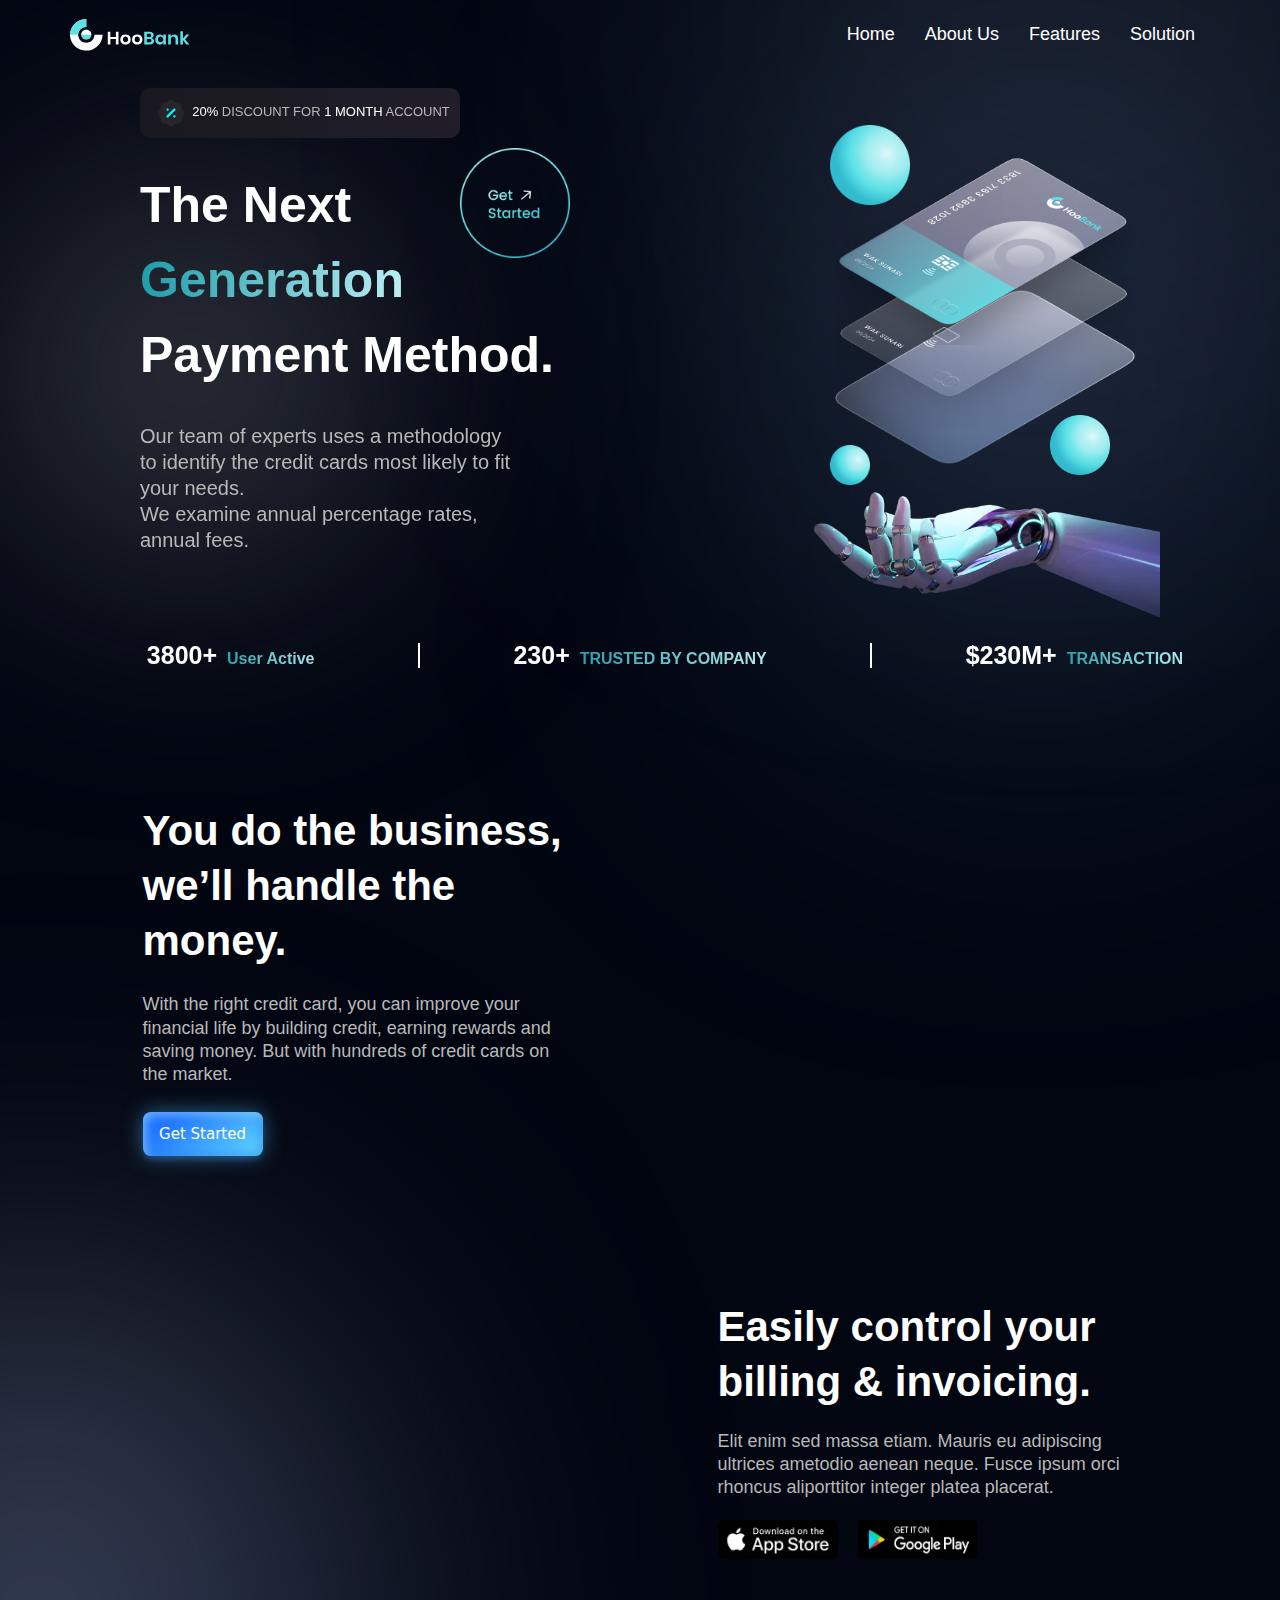
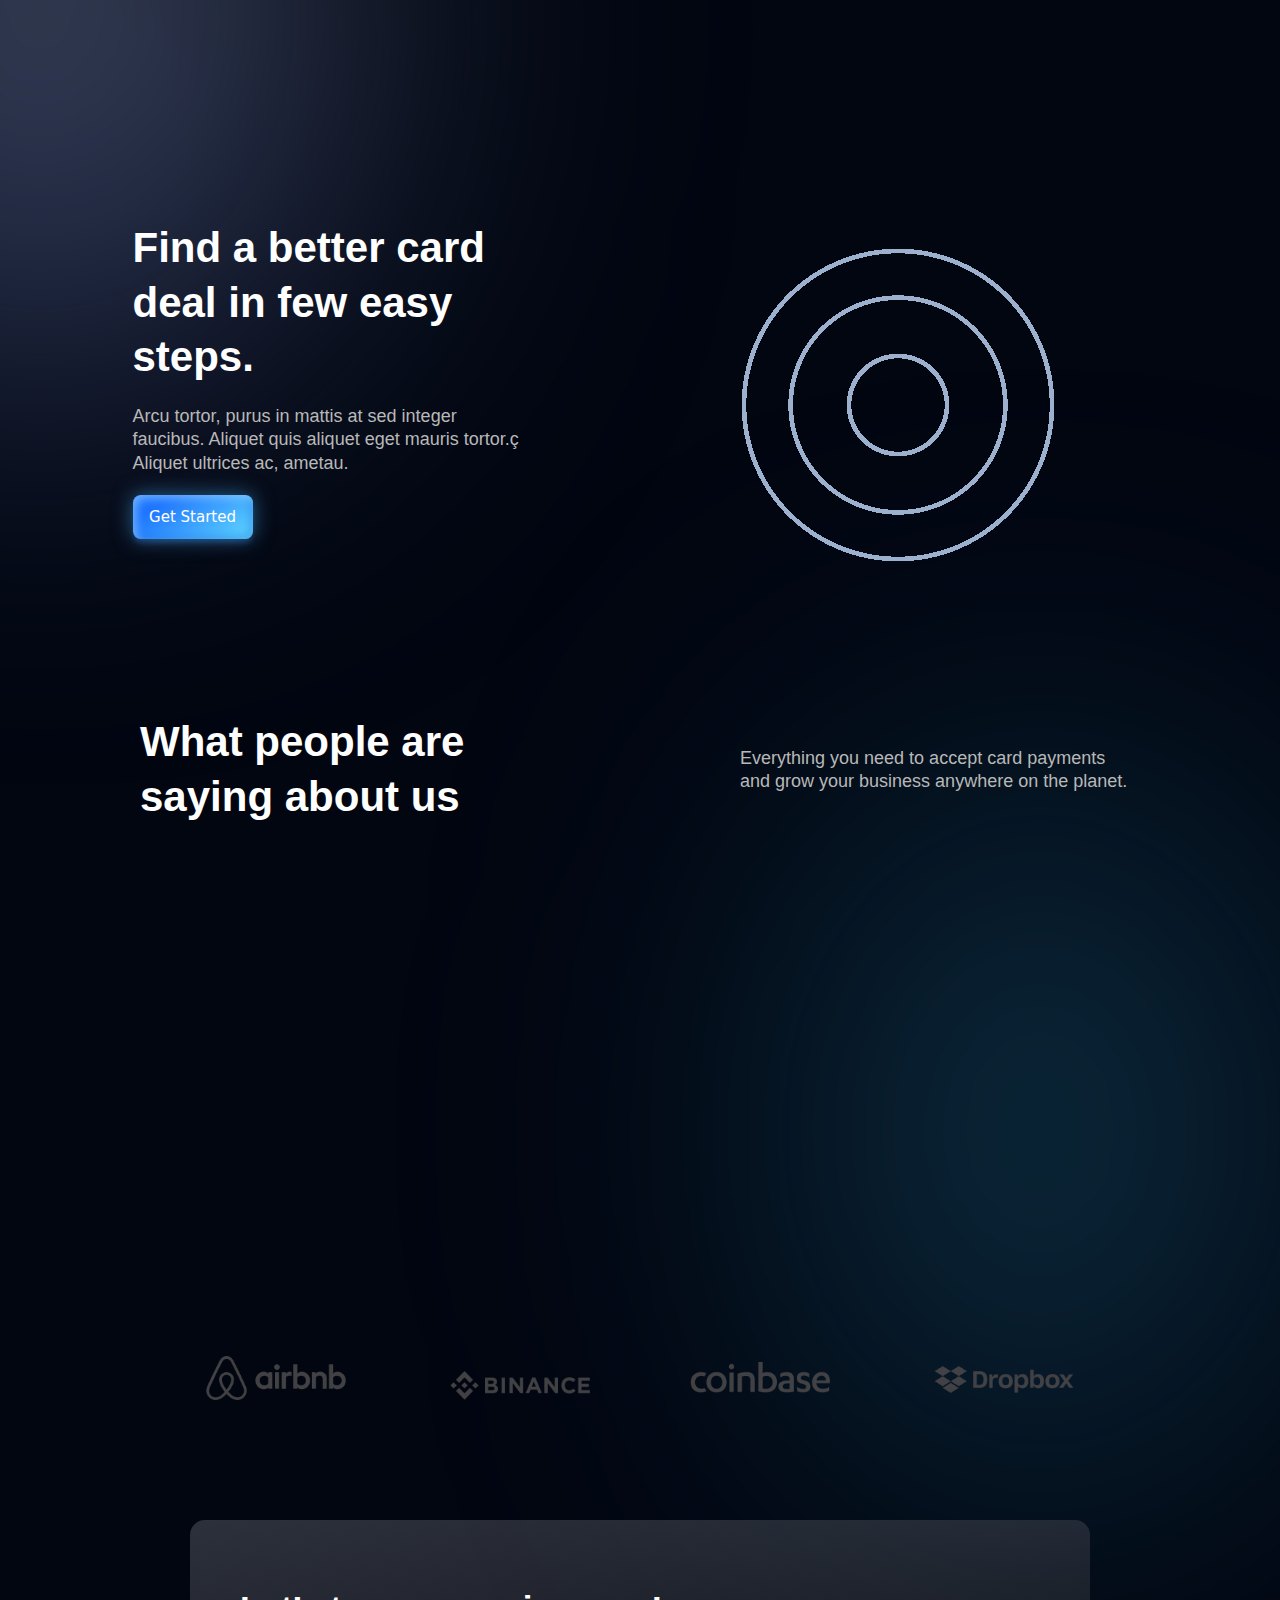
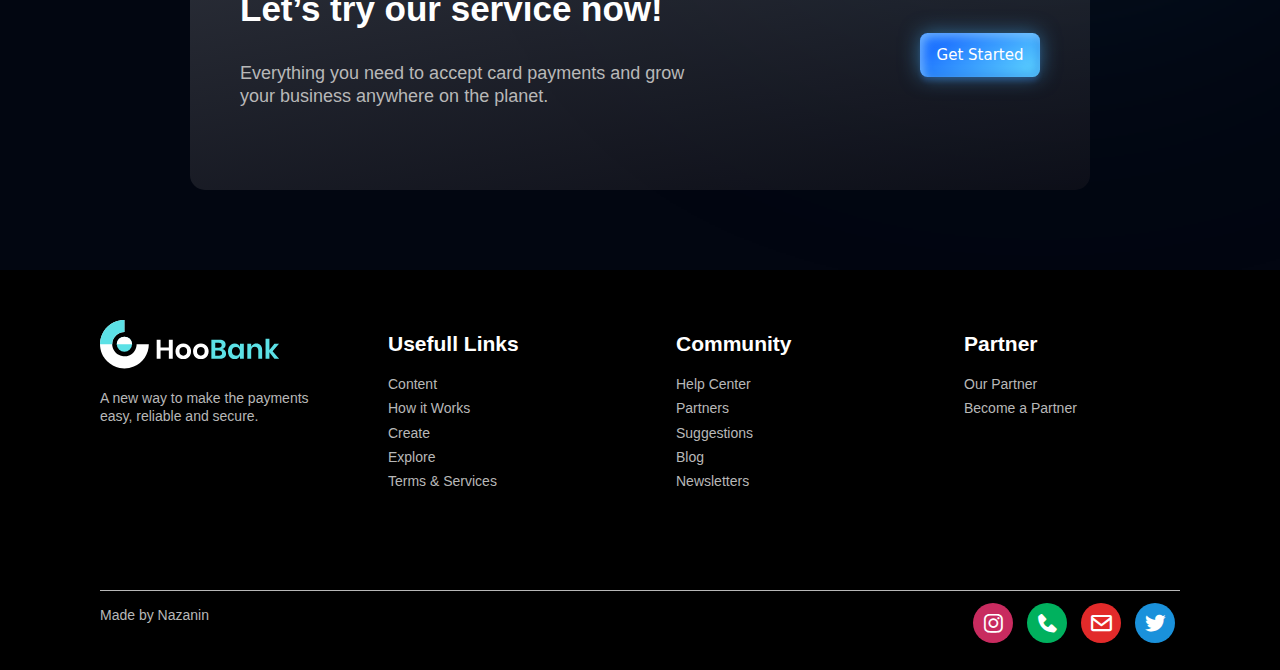
==== index.html @ 4b640cc2 "hoobank" ====
<!DOCTYPE html>
<html lang="en">
  <head>
    <meta charset="UTF-8" />
    <meta name="viewport" content="width=device-width, initial-scale=1.0" />
    <title>Hoobank</title>
    <meta name="keywords" content="business-bank-Hoobank-cash-loans" />
    <meta
      name="description"
      content="The Next 
    Generation Payment Method."
    />
    <link rel="stylesheet" href="style.css" />
    <!-- link icon -->
    <link
      href="https://unpkg.com/boxicons@2.1.4/css/boxicons.min.css"
      rel="stylesheet"
    />
    <!-- link AOS -->
    <link href="https://unpkg.com/aos@2.3.1/dist/aos.css" rel="stylesheet" />
    <!-- link css responsivd -->
    <!-- <link rel="stylesheet" href="responsive.css" /> -->
  </head>
  <body>
    <header class="container">
      <nav>
        <!-- logo -->
        <img src="./img/logo.svg" alt="Hoobank" />
        <!-- hamburger menu -->
        <i id="hamburger" class="bx bx-menu-alt-right"></i>
        <!-- navbar -->
        <ul class="nav-bar">
          <li><a href="#">Home</a></li>
          <li><a href="#about-us">About Us</a></li>
          <li><a href="#features">Features</a></li>
          <li><a href="#solution">Solution</a></li>
        </ul>
      </nav>
    </header>

    <main>
      <!-- The first page -->
      <section class="home-page container">
        <div data-aos="fade-right" class="home-page-desc">
          <a id="get-start1" href=""
            ><img src="./img/get-start.webp" alt="get start"
          /></a>

          <div class="discount">
            <img src="./img/discount.svg" alt="logo-discound" />
            <p>
              <span class="span-discount">20%</span> DISCOUNT FOR
              <span class="span-discount">1 MONTH</span> ACCOUNT
            </p>
          </div>

          <h1>
            The Next <span class="span-title">Generation</span> Payment Method.
          </h1>
          <p>
            Our team of experts uses a methodology to identify the credit cards
            most likely to fit your needs.
          </p>
          <p>We examine annual percentage rates, annual fees.</p>
        </div>

        <div data-aos="fade-left" class="pic-home-page">
          <div class="circle">
            <img class="circle1" src="./img/circle.webp" alt="circle" />
            <img class="circle2" src="./img/circle.webp" alt="circle" />
            <img class="circle3" src="./img/circle.webp" alt="circle " />
          </div>

          <div class="home-page-picture">
            <img
              class="bank-card card1"
              src="./img/Group-1.webp"
              alt="Bank card"
            />
            <img
              class="bank-card card2"
              src="./img/Group-2.webp"
              alt="Bank card"
            />
            <img
              class="bank-card card3"
              src="./img/Group-3.webp"
              alt="Bank card"
            />
            <img src="./img/robot-hand.webp" alt="robot-hand" />
          </div>
        </div>

        <a id="get-start2" href=""
          ><img src="./img/get-start.webp" alt="get start"
        /></a>

        <div class="circle11"></div>
        <div class="circle22"></div>
        <div class="circle33"></div>
      </section>

      <section
        data-aos="fade-up"
        data-aos-anchor-placement="top-bottom"
        class="volume container"
      >
        <p>3800+<span class="span-title valume-text">User Active</span></p>

        <div class="line-home-page"></div>

        <p>
          230+<span class="span-title valume-text">TRUSTED BY COMPANY</span>
        </p>

        <div class="line-home-page"></div>

        <p>$230M+<span class="span-title valume-text">TRANSACTION</span></p>
      </section>

      <!-- businees -->
      <!-- The second page  -->
      <section id="features" class="businees container">
        <div class="business-desc">
          <h2>You do the business, we’ll handle the money.</h2>
          <p>
            With the right credit card, you can improve your financial life by
            building credit, earning rewards and saving money. But with hundreds
            of credit cards on the market.
          </p>
          <button class="btn-businees">Get Started</button>
        </div>

        <div class="businees-items">
          <div data-aos="zoom-in-down" class="businees-item">
            <img src="./img/star.svg" alt="star" />
            <div>
              <h3>Rewards</h3>
              <p>
                The best credit cards offer some tantalizing combinations of
                promotions and prizes
              </p>
            </div>
          </div>

          <div data-aos="zoom-in-down" class="businees-item">
            <img src="./img/send.svg" alt="send" />
            <div>
              <h3>100% Secured</h3>
              <p>
                We take proactive steps make sure your information and
                transactions are secure.
              </p>
            </div>
          </div>

          <div data-aos="zoom-in-down" class="businees-item">
            <img src="./img/security.svg" alt="security" />
            <div>
              <h3>Balance Transfer</h3>
              <p>
                A balance transfer credit card can save you a lot of money in
                interest charges.
              </p>
            </div>
          </div>
        </div>
      </section>

      <!-- Easily control -->
      <!-- The third page -->
      <section class="control container">
        <div class="circle44"></div>
        <div class="desc-control">
          <h2>Easily control your billing & invoicing.</h2>
          <p>
            Elit enim sed massa etiam. Mauris eu adipiscing ultrices ametodio
            aenean neque. Fusce ipsum orci rhoncus aliporttitor integer platea
            placerat.
          </p>
          <div class="desc-control-app">
            <img src="./img/app-store.webp" alt="app store" />
            <img src="./img/google-play.webp" alt="google play" />
          </div>
        </div>

        <div class="control-items">
          <div data-aos="zoom-in-right" class="control-item1">
            <!-- item one -->
            <div class="control-item1-1">
              <img src="./img/pay.svg" alt="Paypal" />
              <div>
                <h3>Paypal</h3>
                <p>Checkout</p>
              </div>
            </div>

            <div class="control-item1-2">
              <p>Total <span>$210</span></p>
              <button>Change</button>
            </div>

            <button class="btn-control">Make Payment</button>
          </div>

          <!-- item two -->
          <div data-aos="zoom-in-right" class="control-item2">
            <h3>Last Transaction</h3>
            <div class="control-item2-1">
              <div>
                <img src="./img/Dribbble Pro.svg" alt="Dribbble pro" />
                <h4>Dribbble Pro<span>15 Days ago</span></h4>
              </div>
              <div>
                <i class="bx bxs-down-arrow"></i>
                <p>-$250,93</p>
              </div>
            </div>

            <div class="control-item2-2">
              <div>
                <img src="./img/Netflix.svg" alt="Netflix" />
                <h4>Netflix<span>4 Days ago</span></h4>
              </div>
              <div>
                <i class="bx bxs-down-arrow"></i>
                <p>-$250,93</p>
              </div>
            </div>

            <div class="control-item2-3">
              <div>
                <img src="./img/Manulife Cash.svg" alt="Manulife Cash" />
                <h4>Manulife Cash<span>4 Days ago</span></h4>
              </div>
              <div>
                <i class="bx bxs-up-arrow"></i>
                <p>-$250,93</p>
              </div>
            </div>
          </div>

          <!-- item three -->
          <div data-aos="zoom-in-right" class="control-item3">
            <img src="./img/tick.svg" alt="tick" />
            <p>Great! Your Payment is succesfully.</p>
          </div>
        </div>
      </section>

      <!-- better-card -->
      <!-- The Fourth page -->
      <section class="better-card container">
        <div class="better-card-desc">
          <h2>Find a better card deal in few easy steps.</h2>
          <p>
            Arcu tortor, purus in mattis at sed integer faucibus. Aliquet quis
            aliquet eget mauris tortor.ç Aliquet ultrices ac, ametau.
          </p>
          <button class="btn-businees">Get Started</button>
        </div>

        <div class="better-card-item">
          <div class="better-card-item-circle">
            <div data-aos="zoom-in" class="better-card-item-1">
              <img src="./img/Scan.svg" alt="Scan" />
              <h4>Scan Credit Cards</h4>
              <p>Scan yourcredit card in 4 minutes.</p>
            </div>

            <div data-aos="zoom-in" class="better-card-item-2">
              <span class="month">
                <h4>Online Analysis</h4>
                <p>
                  1 Month
                  <i class="bx bxs-down-arrow"></i>
                </p>
              </span>

              <span class="dollar">
                <span>$ 2,334,67 Income</span>
                <span>$ 5.31M Expenses </span>
              </span>

              <img src="./img/line.webp" alt="statistics" />
              <span class="all-month">
                <span>Jan</span>
                <span>Feb</span>
                <span class="span-p4"> Mar </span>
                <span>Apr</span>
                <span>May</span>
                <span>Jun</span>
              </span>
            </div>

            <div data-aos="zoom-in" class="better-card-item-3">
              <span class="pay-method">
                <h4>Pay Method</h4>
                <i class="bx bxs-down-arrow"></i>
              </span>
              <span class="pay-method-icon">
                <img src="./img/pay.svg" alt="Paypal" />
                <img src="./img/apple.svg" alt="apple" />
                <img src="./img/visa.svg" alt="visa" />
                <img src="./img/Shopify.svg" alt="Shopify" />
              </span>
            </div>
          </div>
        </div>
      </section>

      <!-- about us -->
      <!-- The fifth page -->
      <section id="about-us" class="about-us container">
        <div class="circle55"></div>
        <div class="about-us-desc">
          <h2>What people are saying about us</h2>
          <p>
            Everything you need to accept card payments and grow your business
            anywhere on the planet.
          </p>
        </div>

        <div class="about-us-items">
          <div
            data-aos="fade-up"
            data-aos-easing="linear"
            data-aos-duration="400"
            class="about-us-item"
          >
            <img src="./img/“.svg" alt="nothing" />
            <p>
              Money is only a tool. It will take you wherever you wish, but it
              will not replace you as the driver.
            </p>
            <span class="about-us-item-person">
              <img src="./img/face1 (1).webp" alt="person" />
              <span>
                <p>Steve Mark</p>
                <p>Founder & Leader</p>
              </span>
            </span>
          </div>

          <div
            data-aos="fade-up"
            data-aos-easing="linear"
            data-aos-duration="600"
            class="about-us-item"
          >
            <img src="./img/“.svg" alt="nothing" />
            <p>
              Money makes your life easier. If you're lucky to have it, you're
              lucky.
            </p>
            <span class="about-us-item-person">
              <img src="./img/face1 (2).webp" alt="person" />
              <span>
                <p>Herman Jensen</p>
                <p>Founder & Leader</p>
              </span>
            </span>
          </div>

          <div
            data-aos="fade-up"
            data-aos-easing="linear"
            data-aos-duration="800"
            class="about-us-item"
          >
            <img src="./img/“.svg" alt="nothing" />
            <p>
              It is usually people in the money business, finance, and
              international trade that are really rich.
            </p>
            <span class="about-us-item-person">
              <img src="./img/face.webp" alt="person" />
              <span>
                <p>Kenn Gallagher</p>
                <p>Founder & Leader</p>
              </span>
            </span>
          </div>
        </div>
      </section>

      <!--  company-->
      <section class="company">
        <span>
          <img src="./img/airband.webp" alt="airband" />
          <img src="./img/binance.webp" alt="binance"
        /></span>

        <span>
          <img src="./img/coinbase.webp" alt="coinbase" />
          <img src="./img/dropbox.webp" alt="dropbox" />
        </span>
      </section>

      <!-- lets try... -->
      <section id="solution" class="service">
        <div class="service-desc">
          <span>
            <h2>Let’s try our service now!</h2>
            <p>
              Everything you need to accept card payments and grow your business
              anywhere on the planet.
            </p>
          </span>
          <button class="btn-businees">Get Started</button>
        </div>
      </section>
    </main>

    <footer>
      <div class="footer container">
        <div class="footer-menu">
          <div class="footer-menu-logo">
            <img src="./img/logo.svg" alt="logo" />
            <p>A new way to make the payments easy, reliable and secure.</p>
          </div>

          <div class="footer-menu-item">
            <h2>Usefull Links</h2>
            <a href="#">Content</a>
            <a href="#">How it Works</a>
            <a href="#">Create</a>
            <a href="#">Explore</a>
            <a href="#">Terms & Services</a>
          </div>

          <div class="footer-menu-item">
            <h2>Community</h2>
            <a href="#">Help Center</a>
            <a href="#">Partners</a>
            <a href="#">Suggestions</a>
            <a href="#">Blog</a>
            <a href="#">Newsletters</a>
          </div>

          <div class="footer-menu-item">
            <h2>Partner</h2>
            <a href="#">Our Partner</a>
            <a href="#">Become a Partner</a>
          </div>
        </div>

        <div class="social">
          <p>Made by Nazanin</p>
          <div class="app-social">
            <a href="https://www.instagram.com/nazanin-rios/">
              <i class="bx bxl-instagram"></i>
            </a>
            <a href="tel:09122222222"><i class="bx bxs-phone"></i></a>
            <a href="mailto:nazaninhusseini3@gmail.com"
              ><i class="bx bx-envelope"></i
            ></a>
            <a href="http://twitter.com/nazanin-rios"
              ><i class="bx bxl-twitter"></i
            ></a>
          </div>
        </div>
      </div>
    </footer>
    <!-- AOS -->
    <script src="https://unpkg.com/aos@2.3.1/dist/aos.js"></script>
    <script>
      AOS.init();
    </script>
  </body>
</html>
---- style.css ----
* {
  margin: 0;
  padding: 0;
  box-sizing: border-box;
  text-decoration: none;
  list-style-type: none;
  scroll-behavior: smooth;
}
.container {
  margin: 0 auto;
  max-width: 1200px;
}
:root {
  --clr-primaty: #78e1e8;
  --clr-desc: #b8b8b8;
  --clr-white: #ffffff;
  --bg-body: #020611;
  --circle-bg1: #455d8273;
  --circle-bg2: #aac0dfea;
  --circle-bg3: #2d3039;
  --clr-none: transparent;
}
html {
  font-size: 62.5%;
}
body {
  background-color: var(--bg-body);
  font-size: 1.4rem;
  line-height: 1.3;
}
body,
button {
  font-family: "Rubik", sans-serif;
}
/* font */
@import url("https://fonts.googleapis.com/css2?family=Archivo+Black&family=Poppins:wght@300;600;700;900&family=Rubik&display=swap");
/* font-family: 'Rubik', sans-serif; */
@import url("https://fonts.googleapis.com/css2?family=Archivo+Black&family=Poppins:wght@300;600;700;900&family=Rubik&display=swap");
/* font-family: 'Archivo Black', sans-serif; */

/* header */
header > nav {
  height: 70px;
  display: flex;
  justify-content: space-between;
  align-items: center;
  padding: 0 30px;
}
nav > img {
  width: 120px;
}
nav > i {
  color: var(--clr-white);
  font-size: 2.8rem;
}
.nav-bar {
  color: var(--clr-white);
  display: flex;
  font-size: 1.8rem;
  display: none;
}
.nav-bar > li {
  padding: 0 15px;
  cursor: pointer;
}
.nav-bar > li > a {
  transition: all 0.2s;
  color: var(--clr-white);
  position: relative;
}
.nav-bar > li > a::before {
  content: "";
  position: absolute;
  top: 100%;
  left: 50%;
  width: 0;
  height: 2px;
  background-color: var(--clr-white);
  transition: all 0.2s;
}
.nav-bar > li > a:hover::before {
  width: 100%;
  left: 0%;
}
.nav-bar > li > a:active::before {
  background-color: var(--clr-primaty);
}
.nav-bar > li > a:active {
  color: var(--clr-primaty);
}
#hamburger {
  cursor: pointer;
  transition: all 0.3s;
}
#hamburger:hover {
  color: var(--clr-primaty);
}
/* end */

/* home page */

.home-page {
  height: 1300px;
  display: flex;
  flex-direction: column;
  justify-content: center;
  align-items: center;
  position: relative;
}
/* home page desc */
.discount {
  width: 250px;
  height: 50px;
  background: linear-gradient(to right, #191820, #211e29);
  display: flex;
  justify-content: center;
  align-items: center;
  border-radius: 10px;
  margin: 0;
}
.discount > img {
  padding: 5px;
}
.discount > p {
  color: var(--clr-desc);
  font-size: 1.3rem;
}
.span-discount {
  color: var(--clr-white);
}
.span-title {
  background: linear-gradient(to right, #1f9caa, #baeff3);
  -webkit-background-clip: text;
  color: transparent;
}
.home-page-desc {
  width: 300px;
  margin: 0 auto;
}
.home-page-desc > h1 {
  line-height: 1.5;
  color: var(--clr-white);
  font-size: 5rem;
  font-family: "Archivo Black", sans-serif;
  margin: 30px 0;
}
.home-page-desc > p {
  color: var(--clr-desc);
  font-size: 2rem;
}
#get-start1 > img {
  display: none;
  width: 110px;
  position: absolute;
  left: 0px;
  top: 100px;
}
/* home page picture */
.pic-home-page {
  margin-top: 50px;
  height: 500px;
}
.home-page-picture {
  width: 280px;
  display: flex;
  flex-direction: column;
  justify-content: center;
  align-items: center;
  margin-top: 120px;
}
.home-page-picture > img {
  width: 280px;
}
.home-page-picture > img:nth-child(4) {
  margin: 50px 0;
  position: relative;
  right: 0;
  width: 310px;
}
.bank-card {
  width: 90%;
  margin: -65px 5%;
}
.card2 {
  z-index: -1;
}
.card3 {
  z-index: -2;
}
.circle {
  position: relative;
  width: 100%;
}
.circle1,
.circle2,
.circle3 {
  position: absolute;
}
.circle1 {
  left: 0;
  width: 80px;
  top: 30px;
}
.circle2 {
  width: 60px;
  right: 30px;
  bottom: -380px;
}
.circle3 {
  width: 40px;
  bottom: -390px;
  left: 0;
}
#get-start2 > img {
  display: block;
  margin: 20px auto;
}
.circle11 {
  position: absolute;
  top: 0px;
  z-index: -2;
  right: 0px;
  width: 400px;
  height: 600px;
  background-color: var(--circle-bg1);
  filter: blur(200px);
  border-radius: 40%;
  display: none;
}
.circle33 {
  position: absolute;
  top: -200px;
  z-index: -2;
  right: 50px;
  width: 250px;
  height: 300px;
  background-color: var(--circle-bg2);
  filter: blur(300px);
  border-radius: 50%;
  display: none;
}
.circle22 {
  position: absolute;
  top: 100px;
  z-index: -1;
  left: -50px;
  width: 400px;
  height: 400px;
  background-color: var(--circle-bg3);
  filter: blur(120px);
  border-radius: 50%;
  display: none;
}
/* volume */
.volume {
  display: flex;
  justify-content: center;
  align-items: center;
  flex-direction: column;
  height: 200px;
  width: 280px;
  text-align: start;
  margin-bottom: 20px;
}
.volume > p {
  color: var(--clr-white);
  font-size: 2.5rem;
  padding: 5px 0px;
  font-weight: bold;
}
.valume-text {
  padding: 0 10px;
  font-size: 1.6rem;
}
.line-home-page {
  height: 25px;
  width: 1.5px;
  background-color: var(--clr-white);
  display: none;
}
@media screen and (min-width: 576px) {
  .home-page {
    height: 1150px;
  }
  .home-page-desc {
    width: 470px;
  }
  .home-page-picture {
    width: 400px;
  }
  .discount {
    margin: 0;
    width: 320px;
  }
}

@media screen and (min-width: 768px) {
  .home-page {
    flex-direction: row;
    justify-content: space-between;
    height: 600px;
    padding: 0px;
  }
  #get-start2 {
    display: none;
  }
  .nav-bar {
    display: flex;
  }
  #hamburger {
    display: none;
  }
  .home-page-desc {
    align-items: center;
    width: 310px;
    margin: 0 0 0 50px;
  }
  .home-page-picture {
    margin-right: 50px;
  }
  .home-page-picture {
    width: 100%;
  }
  .pic-home-page {
    width: 310px;
  }
  .home-page-desc > h1 {
    width: 450px;
    font-size: 5rem;
  }
  .home-page-desc > p {
    width: 380px;
  }
  .discount {
    width: 320px;
    margin: 0;
  }
  .circle33 {
    display: block;
  }
  .circle22 {
    display: block;
  }
}

@media screen and (min-width: 992px) {
  .home-page {
    height: 500px;
  }
  .pic-home-page {
    margin-right: 100px;
  }
  .home-page-desc {
    margin: 0 0 0 100px;
  }
  .home-page-desc {
    width: 450px;
  }
  .home-page-picture > img {
    width: 300px;
  }
  .bank-card {
    width: 90%;
    margin: -70px 5%;
  }
  .home-page-picture > img:nth-child(4) {
    width: 350px;
  }
  #get-start1 > img {
    left: 320px;
    display: block;
    top: 60px;
  }
  .circle11 {
    display: block;
  }
}
/* valume home page  */
@media screen and (min-width: 768px) {
  .volume {
    width: 100%;
    flex-direction: row;
    justify-content: space-around;
    padding-left: 60px;
    height: 170px;
  }
  .line-home-page {
    display: block;
  }
}
/* end */

/* businees */
/* The second page */

.businees {
  display: flex;
  flex-direction: column;
  justify-content: start;
  align-items: center;
  height: 900px;
}
.business-desc {
  width: 290px;
}
.business-desc > h2 {
  color: var(--clr-white);
  font-family: "Archivo Black", sans-serif;
  font-size: 4.2rem;
}
.business-desc > p {
  color: var(--clr-desc);
  font-size: 1.8rem;
  margin: 25px 0;
}
/* btn */
.btn-businees {
  cursor: pointer;
  font-size: 2.5rem;
  width: 120px;
  height: 44px;
  font-size: var(--size, 1.5rem);
  font-family: "Segoe UI", system-ui, sans-serif;
  transition: 0.8s;
  background-size: 280% auto;
  background-image: linear-gradient(
    325deg,
    hsla(217 100% 56% / 1) 0%,
    hsla(194 100% 69% / 1) 55%,
    hsla(217 100% 56% / 1) 90%
  );
  border: none;
  border-radius: 0.5em;
  color: hsla(360 100% 100% / 1);
  box-shadow: 0px 0px 20px #47b8ff80, 0px 5px 5px -1px #3a7de940,
    inset 4px 4px 8px #afe6ff80, inset -4px -4px 8px #135fd859;
}
.btn-businees:hover {
  background-position: right top;
}
.btn-businees:active {
  transform: scale(0.9);
}
@media (prefers-reduced-motion: reduce) {
  .btn-donate {
    transition: linear;
  }
}
/* businees-item */
.businees-items {
  margin-top: 40px;
  width: 100%;
}
.businees-item {
  width: 310px;
  margin: 10px auto;
  display: flex;
  justify-content: center;
  align-items: center;
  padding: 10px;
}
.businees-item > img {
  height: 60px;
  width: 60px;
  margin-right: 10px;
}
.businees-item > div > h3 {
  color: var(--clr-white);
  font-size: 1.8rem;
}
.businees-item > div > p {
  color: var(--clr-desc);
  margin-top: 10px;
  width: 90%;
}
.businees-item:hover {
  background: linear-gradient(90deg, #5050509d, #22202098);
  border-radius: 10px;
}

@media screen and (min-width: 576px) {
  .businees {
    margin-top: 80px;
    height: 800px;
    justify-content: start;
  }
  .businees-items {
    width: 400px;
  }
  .businees-item {
    width: 100%;
  }
  .business-desc {
    width: 430px;
  }
}
@media screen and (min-width: 768px) {
  .businees {
    margin-top: 40px;
    height: 400px;
    flex-direction: row;
    justify-content: space-around;
    padding: 0 20px;
  }
}
/* end */

/* Easily control */
/* The third page */

.control {
  height: 850px;
  width: 100%;
  display: flex;
  justify-content: center;
  flex-direction: column;
  align-items: center;
  position: relative;
}
.desc-control {
  width: 290px;
}
.desc-control > h2 {
  color: var(--clr-white);
  font-size: 4.2rem;
  font-family: "Archivo Black", sans-serif;
}
.desc-control > p {
  font-size: 1.8rem;
  color: var(--clr-desc);
  margin: 20px 0;
}
.desc-control-app {
  display: flex;
  justify-content: center;
}
.desc-control-app > img {
  width: 120px;
  height: 40px;
  margin: 0 20px;
  cursor: pointer;
}
/* items third control  */
/* item1  */
.control-items {
  width: 300px;
  height: 500px;
  position: relative;
}
.control-item1 {
  width: 160px;
  height: 150px;
  border-radius: 10px;
  background: linear-gradient(to right, #474b53, #191820);
  position: absolute;
  top: 35px;
  z-index: 1;
  left: 155px;
}
.control-item1 > .control-item1-1 {
  width: 100%;
  display: flex;
  height: 50px;
}
.control-item1-1 > img {
  width: 40px;
  height: 40px;
  padding: 8px 10px;
  background-color: var(--clr-white);
  border-radius: 50%;
  margin: 10px 10px 10px 20px;
}
.control-item1-1 > div > h3 {
  color: var(--clr-white);
  margin-top: 10px;
  font-size: 1.6rem;
}
.control-item1-1 > div > p {
  color: var(--clr-desc);
  font-size: 12px;
  margin-top: 2px;
}
.control-item1-2 {
  height: 60px;
  display: flex;
  justify-content: space-between;
  align-items: center;
  padding: 5px 20px;
}
.control-item1-2 > p {
  color: var(--clr-desc);
  font-size: 1.3rem;
}
.control-item1-2 > p > span {
  display: block;
  color: var(--clr-white);
  margin-top: 3px;
  font-size: 1.4rem;
}
.control-item1-2 > button {
  color: var(--clr-primaty);
  border: 1px solid var(--clr-primaty);
  background-color: var(--clr-none);
  padding: 5px;
  border-radius: 5px;
  cursor: pointer;
}
.btn-control {
  color: var(--clr-white);
  background: linear-gradient(to right, #1a8e9b, #6abfc5);
  border-radius: 5px;
  padding: 8px;
  font-size: 1.2rem;
  width: 70%;
  margin: 0px 15%;
  border: 0;
  transition: all 0.5s;
  cursor: pointer;
}
/* item2  */

.control-item2 {
  width: 240px;
  height: 250px;
  background: linear-gradient(to right, #474b53, #191820);
  border-radius: 10px;
  position: absolute;
  top: 150px;
  left: 5px;
}
.control-item2 > h3 {
  color: var(--clr-white);
  padding: 14px 0 0 10px;
  font-size: 1.7rem;
}
.control-item2-1,
.control-item2-2,
.control-item2-3 {
  display: flex;
  justify-content: space-between;
  padding: 15px;
}
.control-item2-1 > div,
.control-item2-2 > div,
.control-item2-3 > div {
  display: flex;
  justify-content: center;
  align-items: center;
}
.control-item2-1 > div > h4,
.control-item2-2 > div > h4,
.control-item2-3 > div > h4 {
  color: var(--clr-white);
  font-size: 1.4rem;
}
.control-item2-1 > div > img,
.control-item2-2 > div > img,
.control-item2-3 > div > img {
  width: 40px;
  height: 40px;
  padding: 2px;
  border-radius: 50%;
  margin-right: 10px;
}
.control-item2-1 > div > img {
  background-color: #b2215a;
}
.control-item2-2 > div > img {
  background-color: var(--clr-white);
}
.control-item2-3 > div > img {
  background-color: #dffff0;
  padding: 10px;
}
.control-item2-1 > div > h4 > span,
.control-item2-2 > div > h4 > span,
.control-item2-3 > div > h4 > span {
  color: var(--clr-desc);
  font-size: 1.2rem;
  display: block;
  margin-top: 3px;
}
.control-item2-1 > div > p,
.control-item2-2 > div > p,
.control-item2-3 > div > p {
  color: var(--clr-desc);
  font-size: 1.3rem;
}
.control-item2-1 > div > i,
.control-item2-2 > div > i {
  color: #bb2d2d;
}
.control-item2-3 > div > i {
  color: #1ae5be;
}
/* item3  */
.control-item3 {
  background-color: var(--clr-white);
  display: flex;
  justify-content: space-around;
  align-items: center;
  width: 200px;
  height: 50px;
  border-radius: 5px;
  position: absolute;
  top: 395px;
  left: 90px;
}
.control-item3 > img {
  width: 30px;
  height: 30px;
  padding: 5px;
}
.circle44 {
  position: absolute;
  top: 100px;
  z-index: -1;
  left: -300px;
  width: 600px;
  height: 700px;
  background: linear-gradient(to bottom, #414552, #2d3a61);
  filter: blur(180px);
  border-radius: 50%;
  display: none;
}

@media screen and (min-width: 576px) {
  .desc-control {
    width: 430px;
  }
  .control-items {
    width: 400px;
  }
  .control-item1 {
    width: 180px;
    height: 160px;
    left: 180px;
  }
  .control-item2 {
    width: 310px;
    height: 280px;
  }
  .control-item3 {
    width: 290px;
    left: 90px;
  }
  .control-item3 > p {
    font-size: 1.5rem;
  }
  .control-item2 > h3 {
    font-size: 18px;
  }
  .control-item2 > h3 {
    font-size: 2rem;
  }
  .control-item3 {
    top: 395px;
  }
}
@media screen and (min-width: 768px) {
  .desc-control-app > img {
    margin-left: 0px;
  }
  .control {
    flex-direction: row-reverse;
    justify-content: space-around;
    height: 500px;
  }
  .desc-control-app {
    display: flex;
    justify-content: start;
  }

  .circle44 {
    display: block;
  }
}
/* end  */

/* better-card */
/* The Fourth page */
.better-card {
  height: 1000px;
  /* background-color: #1f9caa59; */
  display: flex;
  flex-direction: column;
  justify-content: center;
  align-items: center;
}
.better-card-desc {
  width: 290px;
}
.better-card-desc > h2 {
  color: var(--clr-white);
  font-size: 4.2rem;
  font-family: "Archivo Black", sans-serif;
}
.better-card-desc > p {
  font-size: 1.8rem;
  color: var(--clr-desc);
  margin: 20px 0;
}
.better-card-item {
  width: 310px;
  position: relative;
  /* background-color: #00d8f554; */
  height: 500px;
  display: flex;
  flex-direction: column;
  justify-content: center;
  align-items: center;
}
.better-card-item-circle {
  margin-top: 50px;
  width: 230px;
  height: 230px;
  background: radial-gradient(
    circle,
    var(--clr-none) 20%,
    var(--circle-bg2) 20%,
    var(--circle-bg2) 22%,
    var(--clr-none) 22%,
    var(--clr-none) 45%,
    var(--circle-bg2) 45%,
    var(--circle-bg2) 47%,
    var(--clr-none) 47%,
    var(--clr-none) 65%,
    var(--circle-bg2) 65%,
    var(--circle-bg2) 67%,
    var(--clr-none) 67%,
    var(--clr-none) 100%
  );
}
/* items  */
/* intem1  */
.better-card-item-1 {
  width: 110px;
  height: 120px;
  border-radius: 10px;
  display: flex;
  flex-direction: column;
  justify-content: center;
  align-items: center;
  text-align: center;
  background: linear-gradient(to right, #474b53, #191820);
  position: absolute;
  top: 200px;
  left: 0px;
}
.better-card-item-1 > img {
  padding: 5px;
  background-color: var(--bg-body);
  border-radius: 5px;
}
.better-card-item-1 > h4 {
  color: var(--clr-white);
  font-size: 1.3rem;
  margin: 5px 0;
}
.better-card-item-1 > p {
  color: var(--clr-desc);
  font-size: 1.2rem;
}
/* item2  */
.better-card-item-2 {
  width: 190px;
  height: 190px;
  background: linear-gradient(to right, #474b53, #191820);
  border-radius: 10px;
  padding: 15px;
  position: absolute;
  right: 0;
  top: 60px;
}
.month {
  height: 40px;
  display: flex;
  justify-content: space-between;
  align-items: center;
}
.month > h4 {
  color: var(--clr-white);
  font-size: 1.3rem;
}
.month > p {
  color: var(--clr-desc);
  font-size: 1.1rem;
}
.month > p > i {
  font-size: 0.7rem;
  color: var(--clr-white);
  padding: 3px;
}
.dollar {
  height: 40px;
  display: flex;
  align-items: center;
  justify-content: space-between;
}
.dollar > span {
  width: 60px;
  font-size: 1.2rem;
}
.dollar > span:nth-child(1) {
  color: #00d2aa;
}
.dollar > span:nth-child(2) {
  color: var(--clr-primaty);
  text-align: end;
}
.better-card-item-2 > img {
  width: 100%;
  margin: 5px 0;
}
.all-month {
  font-size: 1.2rem;
  width: 100%;
  display: flex;
  justify-content: space-around;
  align-items: center;
  color: var(--clr-white);
}
.all-month > span {
  cursor: pointer;
  padding: 2px;
}
.span-p4,
.all-month > span:hover {
  border-radius: 3px;
  background: linear-gradient(90deg, #00f5a0 0%, #00d9f5 100%);
  color: var(--bg-body);
}
/* item3  */
.better-card-item-3 {
  width: 220px;
  height: 100px;
  background: linear-gradient(to right, #474b53, #191820);
  border-radius: 10px;
  padding: 10px;
  position: absolute;
  bottom: 55px;
  right: 10px;
}
.pay-method {
  display: flex;
  justify-content: space-between;
  align-items: center;
  height: 30px;
  color: var(--clr-white);
}
.pay-method > i {
  font-size: 1.1rem;
}
.pay-method-icon {
  height: 50px;
  display: flex;
  justify-content: space-around;
  align-items: center;
}
.pay-method-icon > img {
  cursor: pointer;
  width: 35px;
  height: 35px;
  padding: 3px;
  border-radius: 10px;
  background-color: var(--clr-white);
}

@media screen and (min-width: 576px) {
  .better-card-desc {
    width: 390px;
  }
  .better-card-item {
    width: 500px;
  }
  .better-card-item-circle {
    /* width: 370px; */
    width: 330px;
    height: 330px;
  }
  .better-card-item-1 {
    top: 150px;
    left: 30px;
    width: 140px;
    height: 120px;
  }
  .better-card-item-2 {
    right: 0;
    top: 120px;
    width: 210px;
    height: 200px;
  }
  .better-card-item-3 {
    bottom: 10px;
    right: 130px;
    width: 220px;
    height: 100px;
  }
}
@media screen and (min-width: 768px) {
  .better-card {
    height: 600px;
    padding: 0 30px;
    flex-direction: row;
    justify-content: space-around;
  }
  .month > h4 {
    font-size: 1.5rem;
  }
  .pay-method {
    font-size: 1.7rem;
  }
  .better-card-item-1 > h4 {
    font-size: 1.5rem;
  }
}
@media screen and (min-width: 992px) {
  .better-card-item-1 {
    width: 170px;
    height: 140px;
  }
  .better-card-item-2 {
    width: 240px;
    height: 210px;
  }
  .better-card-item-3 {
    width: 250px;
  }
}
/* end  */

/* about us */
/* The fifth page  */

.about-us {
  height: 1050px;
  display: flex;
  flex-direction: column;
  justify-content: center;
  align-items: center;
  position: relative;
}
.about-us-desc {
  width: 90%;
  display: flex;
  flex-direction: column;
  justify-content: center;
  align-items: center;
}
.about-us-desc > h2 {
  font-size: 4.2rem;
  color: var(--clr-white);
}
.about-us-desc > p {
  font-size: 1.8rem;
  color: var(--clr-desc);
  margin: 20px 0;
}
/* items  */
.about-us-items {
  width: 100%;
  display: flex;
  flex-direction: column;
  justify-content: center;
  align-items: center;
  margin-top: 50px;
}
.about-us-item {
  border-radius: 15px;
  height: 250px;
  width: 270px;
  padding: 20px;
  margin: 0 auto;
  display: flex;
  flex-direction: column;
  justify-content: space-around;
  align-items: start;
  margin: 10px;
  background-color: #6565683f;
}
.about-us-item:hover {
  background-color: #65656859;
}
.about-us-item > p {
  color: var(--clr-white);
  margin: 20px 0;
  font-size: 1.8rem;
}
.about-us-item > img {
  width: 30px;
}
.about-us-item-person {
  display: flex;
  align-items: center;
  justify-content: start;
}
.about-us-item-person > span > p:nth-child(1) {
  color: var(--clr-white);
}
.about-us-item-person > span > p:nth-child(2) {
  color: var(--clr-desc);
}
.about-us-item-person > img {
  border-radius: 50%;
  overflow: hidden;
  margin-right: 10px;
  width: 50px;
  height: 50px;
}
.circle55 {
  position: absolute;
  top: 100px;
  right: 0px;
  z-index: -1;
  width: 400px;
  height: 700px;
  background-color: #1a60808a;
  filter: blur(200px);
  border-radius: 50%;
  display: none;
}

/* company  */
.company {
  height: 200px;
  width: 100%;
  display: flex;
  justify-content: center;
  align-items: center;
  flex-direction: column;
}
.company > span > img {
  width: 100px;
  margin: 10px;
}
/* service  */
.service {
  height: 420px;
  width: 100%;
}
.service-desc {
  margin: 40px auto;
  padding: 30px;
  width: 80%;
  background: linear-gradient(170deg, #6b6f7767, #1918207a);
  border-radius: 15px;
  height: 350px;
  display: flex;
  flex-direction: column;
  justify-content: center;
  align-items: start;
}
.service-desc > span > h2 {
  color: var(--clr-white);
  font-size: 3.5rem;
}
.service-desc > span > p {
  color: var(--clr-desc);
  font-size: 1.8rem;
  margin: 15px 0;
}

@media screen and (min-width: 576px) {
  .about-us-desc {
    width: 430px;
  }
  .circle55 {
    display: block;
  }
  .about-us-item {
    width: 300px;
  }
}
@media screen and (min-width: 768px) {
  .about-us {
    height: 600px;
  }
  .about-us-desc {
    width: 100%;
    flex-direction: row;
    justify-content: space-around;
  }
  .about-us-desc > h2 {
    width: 400px;
  }
  .about-us-desc > p {
    width: 250px;
  }
  .about-us-items {
    flex-direction: row;
  }
  .about-us-item {
    width: 300px;
    height: 350px;
  }
}
@media screen and (min-width: 992px) {
  .about-us-desc > p {
    width: 400px;
  }
  .about-us-item {
    margin: 10px 20px;
  }
}
@media screen and (min-width: 576px) {
  .company {
    flex-direction: row;
  }
}
@media screen and (min-width: 768px) {
  .company > span > img {
    margin: 0 20px;
    width: 140px;
  }
}
@media screen and (min-width: 992px) {
  .company > span > img {
    margin: 0 50px;
  }
}

/* service */
@media screen and (min-width: 768px) {
  .service-desc {
    flex-direction: row;
    justify-content: space-between;
    align-items: center;
    height: 270px;
    padding: 35px 50px;
  }
  .service-desc > span {
    width: 60%;
  }
  .service-desc > span > p {
    margin-top: 30px;
  }
  .service {
    height: 350px;
  }
}
@media screen and (min-width: 992px) {
  .service-desc {
    width: 900px;
  }
}
/* end  */

/* footer  */
footer {
  height: 900px;
  background-color: black;
  padding-top: 50px;
}
.footer-menu {
  display: flex;
  flex-direction: column;
  justify-content: center;
  align-items: start;
  width: 90%;
  margin: 0 auto;
}
.footer-menu-logo {
  height: 180px;
  width: 250px;
}
.footer-menu-logo > img {
  width: 180px;
}
.footer-menu-logo > p {
  margin: 15px 0;
  color: var(--clr-desc);
}
.footer-menu-item {
  display: flex;
  flex-direction: column;
  justify-content: start;
  align-items: start;
  /* width: 280px; */
  height: 180px;
  margin: 10px 0;
}
.footer-menu-item > h2 {
  margin-bottom: 15px;
  color: var(--clr-white);
}
.footer-menu-item > a {
  margin: 3px 0;
  transition: all 0.3s;
  color: var(--clr-desc);
}
.footer-menu-item > a:hover {
  color: var(--clr-white);
}
.social {
  display: flex;
  justify-content: center;
  align-items: center;
  height: 50px;
  width: 90%;
  margin: 0 auto;
  border-top: 1px solid var(--clr-desc);
}
.social > p {
  color: var(--clr-desc);
  display: none;
}
.app-social {
  margin-top: 15px;
}
.app-social > a > i {
  width: 40px;
  height: 40px;
  border-radius: 50%;
  padding: 8px 5px;
  text-align: center;
  color: var(--clr-white);
  font-size: 2.5rem;
  margin: 5px;
  cursor: pointer;
}
.bx {
  position: relative;
}
.bxl-instagram {
  background-color: #e1306be3;
}
.bx-envelope {
  background-color: #e42a2afd;
}
.bxs-phone {
  background-color: #00d270d7;
}
.bxl-twitter {
  background-color: #1da0f2e7;
}
.bx::after {
  content: "";
  position: absolute;
  top: 0;
  left: 0;
  opacity: 0;
  width: 100%;
  height: 100%;
  border-radius: 50%;
  transition: all 0.3s;
}
.bxl-instagram:hover::after {
  opacity: 1;
  transform: scale(1.2);
  box-shadow: 0 0 5px #b2215a, 0 0 50px #b2215a, 0 0 100px #b2215a;
}
.bx-envelope:hover::after {
  opacity: 1;
  transform: scale(1.2);
  box-shadow: 0 0 5px #e42a2afd, 0 0 50px #e42a2afd, 0 0 100px #e42a2afd;
}
.bxs-phone:hover::after {
  opacity: 1;
  transform: scale(1.2);
  box-shadow: 0 0 5px #00d270d7, 0 0 50px #00d270d7, 0 0 100px #00d270d7;
}
.bxl-twitter:hover::after {
  opacity: 1;
  transform: scale(1.2);
  box-shadow: 0 0 5px #1da0f2e7, 0 0 50px #1da0f2e7, 0 0 100px #1da0f2e7;
}

@media screen and (min-width: 576px) {
  .footer-menu {
    flex-direction: row;
    justify-content: space-between;
    flex-wrap: wrap;
  }
  .footer-menu > div {
    width: 40%;
  }
  footer {
    height: 580px;
  }
  .social {
    margin-top: 70px;
  }
  .social > p {
    display: block;
  }
  .social {
    justify-content: space-between;
  }
}
@media screen and (min-width: 768px) {
  footer {
    height: 400px;
  }
  .footer-menu > div {
    width: 20%;
  }
}
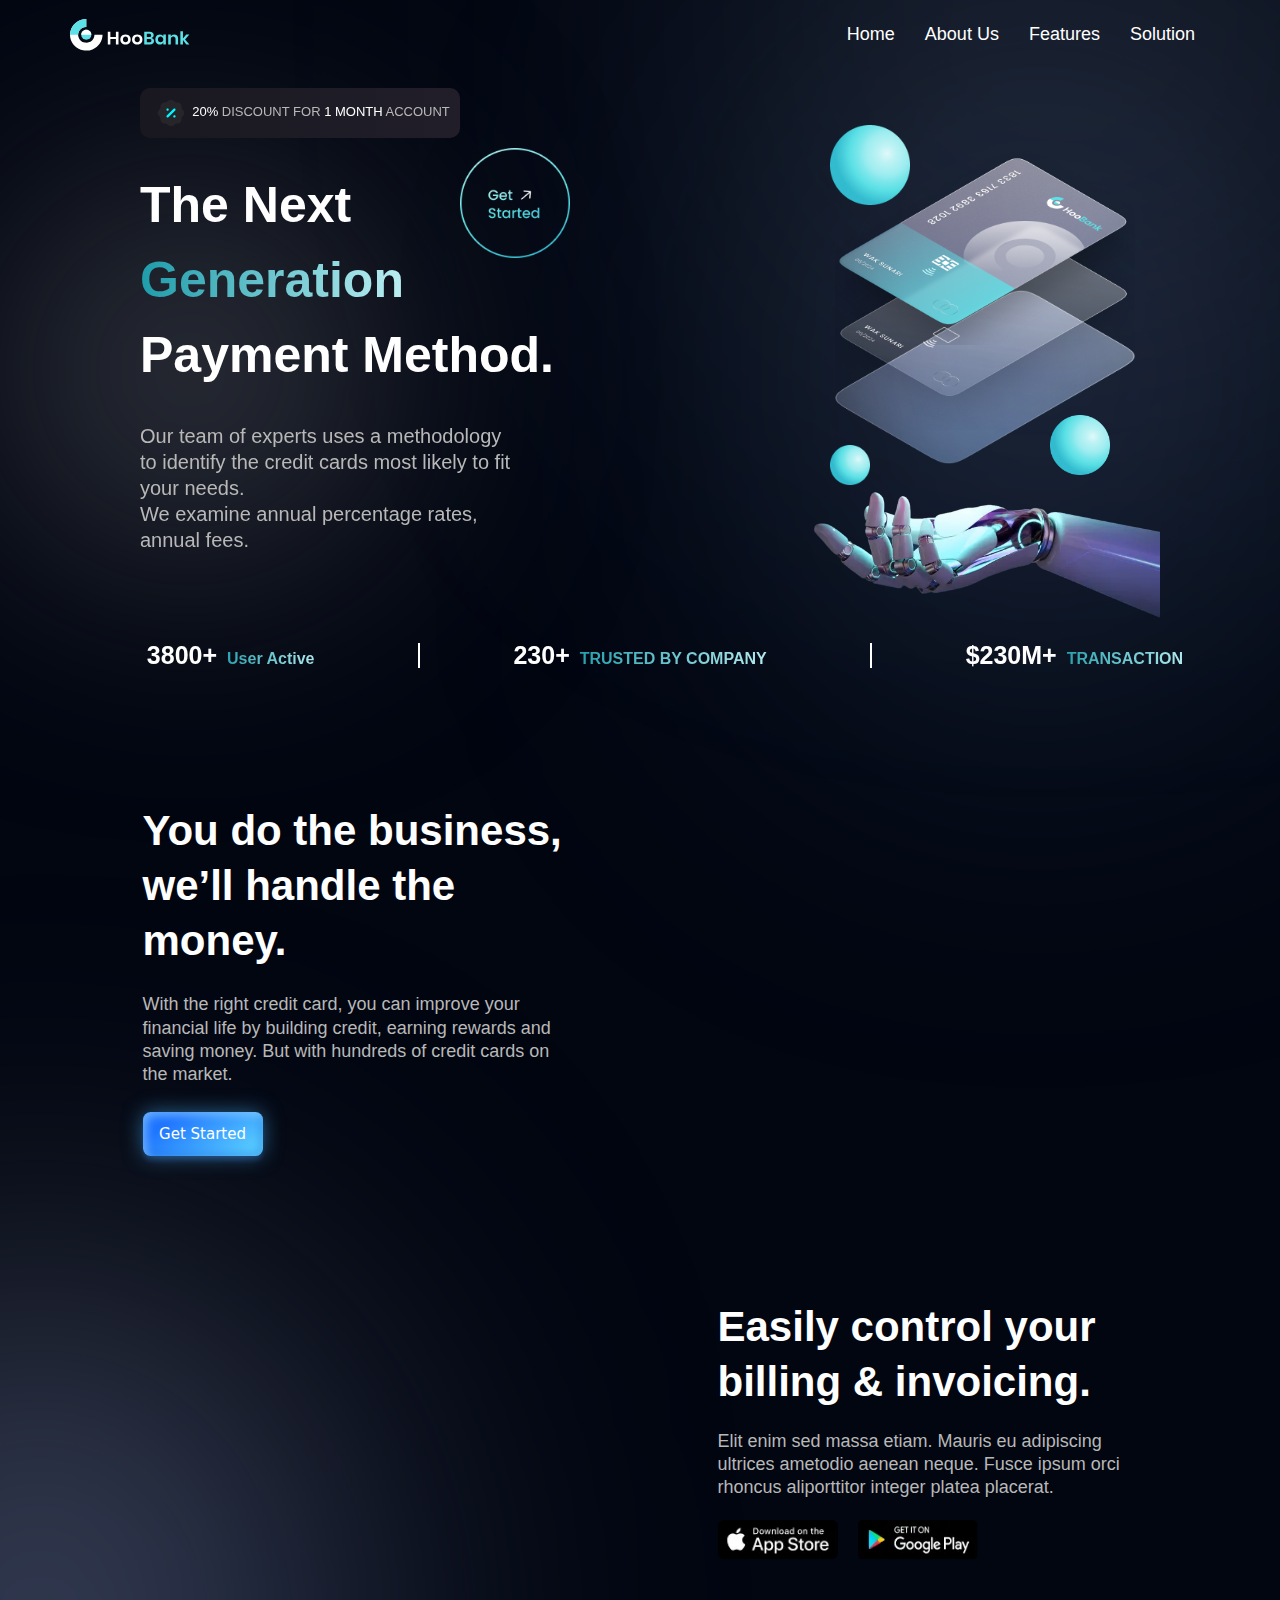
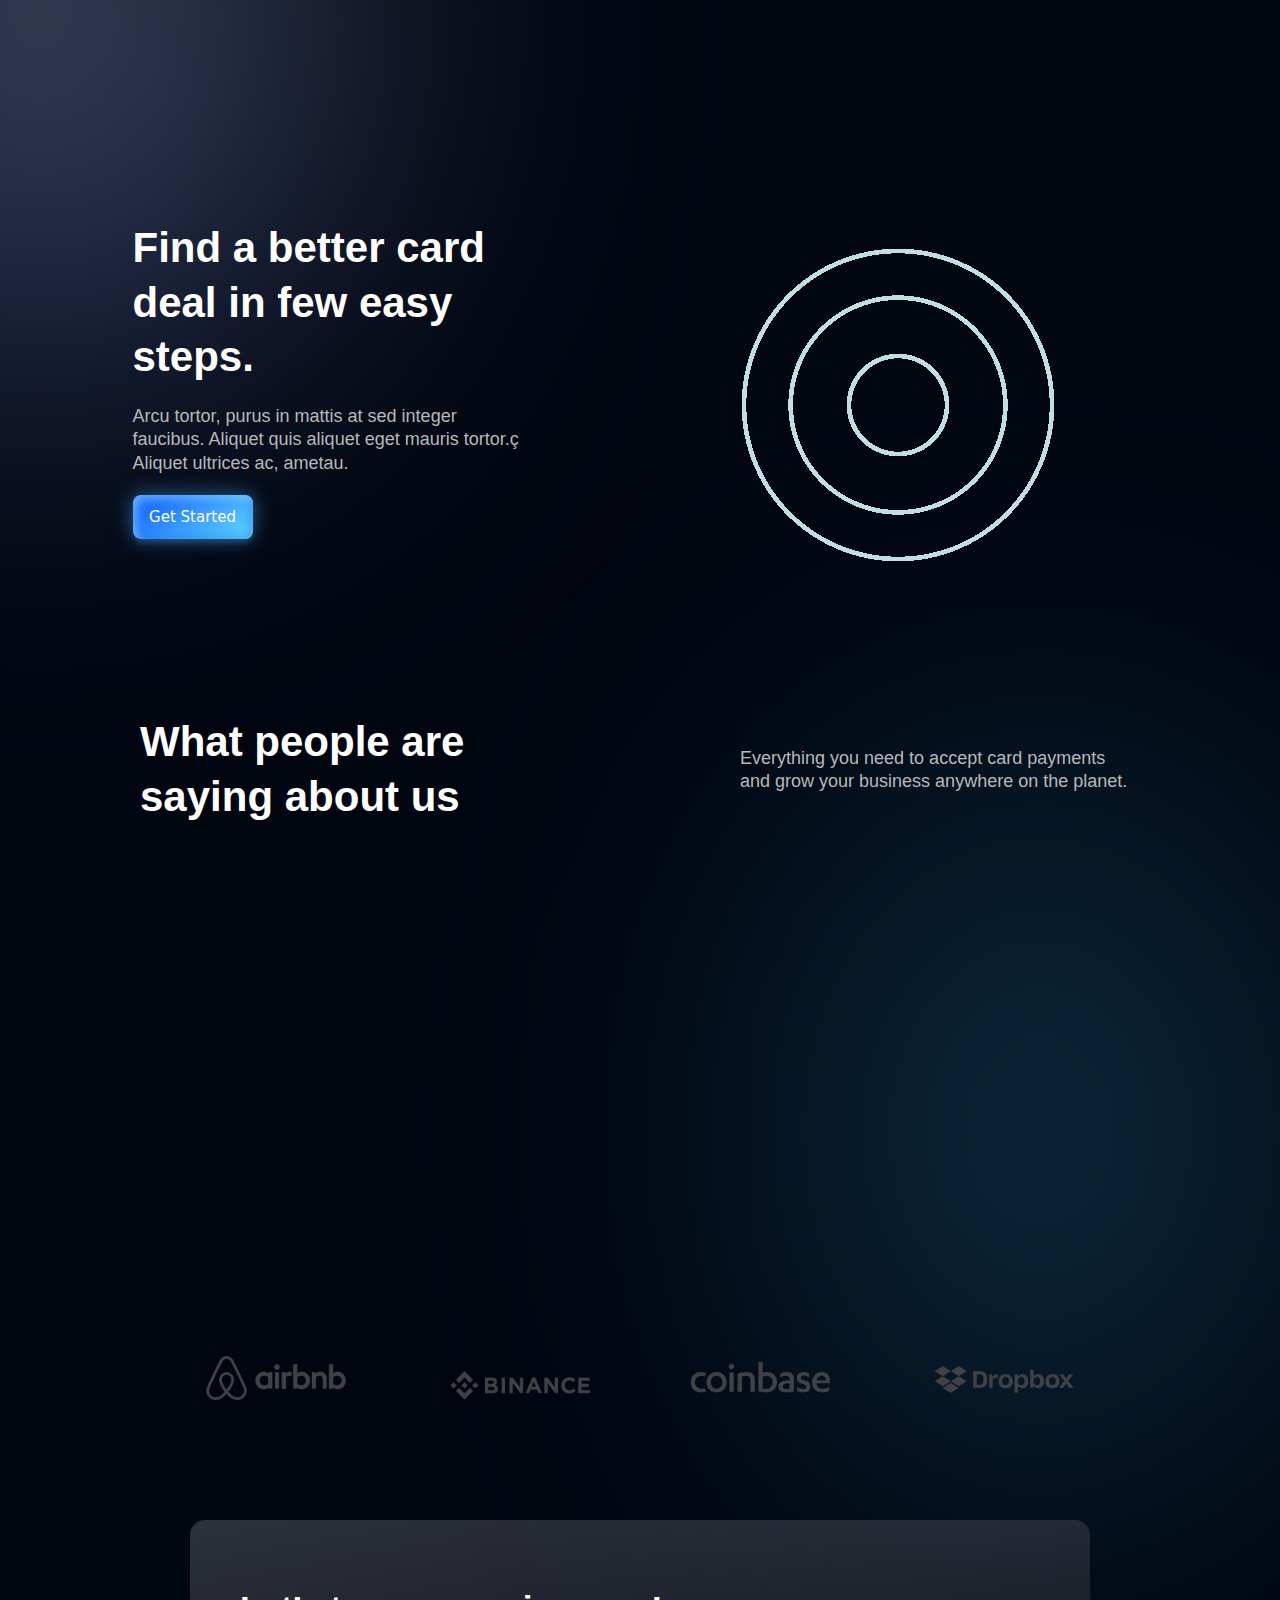
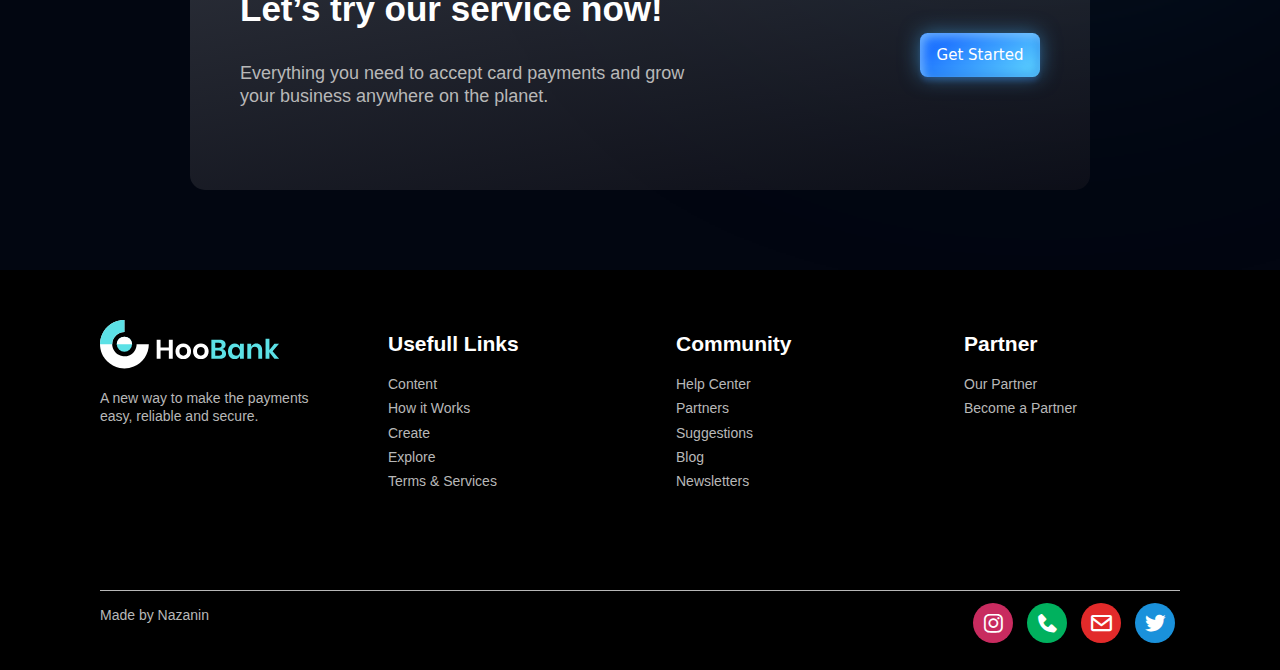
==== commit 10a8ef33: "debug" ====
--- a/index.html
+++ b/index.html
@@ -10,7 +10,7 @@
       content="The Next 
     Generation Payment Method."
     />
-    <link rel="stylesheet" href="style.css" />
+    <link rel="stylesheet" href="./css/style.css" />
     <!-- link icon -->
     <link
       href="https://unpkg.com/boxicons@2.1.4/css/boxicons.min.css"
@@ -64,13 +64,13 @@
           <p>We examine annual percentage rates, annual fees.</p>
         </div>
 
-        <div data-aos="fade-left" class="pic-home-page">
+        <div  class="pic-home-page">
           <div class="circle">
             <img class="circle1" src="./img/circle.webp" alt="circle" />
             <img class="circle2" src="./img/circle.webp" alt="circle" />
             <img class="circle3" src="./img/circle.webp" alt="circle " />
           </div>
-
+          <!-- data-aos="fade-left" -->
           <div class="home-page-picture">
             <img
               class="bank-card card1"
--- a/css/style.css
+++ b/css/style.css
@@ -0,0 +1,1394 @@
+*,*::after,*::before{
+  margin: 0;
+  padding: 0;
+  box-sizing: border-box;
+  text-decoration: none;
+  list-style-type: none;
+  scroll-behavior: smooth;
+}
+.container {
+  margin: 0 auto;
+  max-width: 1200px;
+}
+:root {
+  --clr-primaty: #78e1e8;
+  --clr-desc: #b8b8b8;
+  --clr-white: #ffffff;
+  --bg-body: #020611;
+  --clr-footer:#000000;
+}
+html {
+  font-size: 62.5%;
+}
+body {
+  background-color: var(--bg-body);
+  font-size: 1.4rem;
+  line-height: 1.3;
+}
+body,
+button {
+  font-family: "Rubik", sans-serif;
+}
+/* font */
+@import url("https://fonts.googleapis.com/css2?family=Archivo+Black&family=Poppins:wght@300;600;700;900&family=Rubik&display=swap");
+/* font-family: 'Rubik', sans-serif; */
+@import url("https://fonts.googleapis.com/css2?family=Archivo+Black&family=Poppins:wght@300;600;700;900&family=Rubik&display=swap");
+/* font-family: 'Archivo Black', sans-serif; */
+
+/* header */
+header > nav {
+  height: 70px;
+  display: flex;
+  justify-content: space-between;
+  align-items: center;
+  padding: 0 30px;
+}
+nav > img {
+  width: 120px;
+}
+nav > i {
+  color: var(--clr-white);
+  font-size: 2.8rem;
+}
+.nav-bar {
+  color: var(--clr-white);
+  display: flex;
+  font-size: 1.8rem;
+  display: none;
+}
+.nav-bar > li {
+  padding: 0 15px;
+  cursor: pointer;
+}
+.nav-bar > li > a {
+  transition: all 0.2s;
+  color: var(--clr-white);
+  position: relative;
+}
+.nav-bar > li > a::before {
+  content: "";
+  position: absolute;
+  top: 100%;
+  left: 50%;
+  width: 0;
+  height: 2px;
+  background-color: var(--clr-white);
+  transition: all 0.2s;
+}
+.nav-bar > li > a:hover::before {
+  width: 100%;
+  left: 0%;
+}
+.nav-bar > li > a:active::before {
+  background-color: var(--clr-primaty);
+}
+.nav-bar > li > a:active {
+  color: var(--clr-primaty);
+}
+#hamburger {
+  cursor: pointer;
+  transition: all 0.3s;
+}
+#hamburger:hover {
+  color: var(--clr-primaty);
+}
+/* end */
+
+/* home page */
+
+.home-page {
+  height: 1300px;
+  display: flex;
+  flex-direction: column;
+  justify-content: center;
+  align-items: center;
+  position: relative;
+}
+/* home page desc */
+.discount {
+  width: 250px;
+  height: 50px;
+  background: linear-gradient(to right, #191820, #211e29);
+  display: flex;
+  justify-content: center;
+  align-items: center;
+  border-radius: 10px;
+  margin: 0;
+}
+.discount > img {
+  padding: 5px;
+}
+.discount > p {
+  color: var(--clr-desc);
+  font-size: 1.3rem;
+}
+.span-discount {
+  color: var(--clr-white);
+}
+.span-title {
+  background: linear-gradient(to right, #1f9caa, #baeff3);
+  -webkit-background-clip: text;
+  color: transparent;
+}
+.home-page-desc {
+  width: 300px;
+  margin: 0 auto;
+}
+.home-page-desc > h1 {
+  line-height: 1.5;
+  color: var(--clr-white);
+  font-size: 5rem;
+  font-family: "Archivo Black", sans-serif;
+  margin: 30px 0;
+}
+.home-page-desc > p {
+  color: var(--clr-desc);
+  font-size: 2rem;
+}
+#get-start1 > img {
+  display: none;
+  width: 110px;
+  position: absolute;
+  left: 0px;
+  top: 100px;
+}
+/* home page picture */
+.pic-home-page {
+  margin-top: 50px;
+  height: 500px;
+}
+.home-page-picture {
+  width: 280px;
+  display: flex;
+  flex-direction: column;
+  justify-content: center;
+  align-items: center;
+  margin-top: 120px;
+}
+.home-page-picture > img {
+  width: 280px;
+}
+.home-page-picture > img:nth-child(4) {
+  margin: 50px 0;
+  position: relative;
+  right: 0;
+  width: 310px;
+}
+.bank-card {
+  width: 90%;
+  margin: -65px 5%;
+}
+.card2 {
+  z-index: -1;
+}
+.card3 {
+  z-index: -2;
+}
+.circle {
+  position: relative;
+  width: 100%;
+}
+.circle1,
+.circle2,
+.circle3 {
+  position: absolute;
+}
+.circle1 {
+  left: 0;
+  width: 80px;
+  top: 30px;
+}
+.circle2 {
+  width: 60px;
+  right: 30px;
+  bottom: -380px;
+}
+.circle3 {
+  width: 40px;
+  bottom: -390px;
+  left: 0;
+}
+#get-start2 > img {
+  display: block;
+  margin: 20px auto;
+}
+.circle11 {
+  position: absolute;
+  top: 0px;
+  z-index: -2;
+  right: 0px;
+  width: 400px;
+  height: 600px;
+  background-color: #455d8273;
+  filter: blur(200px);
+  border-radius: 40%;
+  display: none;
+}
+.circle33 {
+  position: absolute;
+  top: -200px;
+  z-index: -2;
+  right: 50px;
+  width: 250px;
+  height: 300px;
+  background-color: #aac0dfea;
+  filter: blur(300px);
+  border-radius: 50%;
+  display: none;
+}
+.circle22 {
+  position: absolute;
+  top: 100px;
+  z-index: -1;
+  left: -50px;
+  width: 400px;
+  height: 400px;
+  background-color: #2d3039;
+  filter: blur(120px);
+  border-radius: 50%;
+  display: none;
+}
+/* volume */
+.volume {
+  display: flex;
+  justify-content: center;
+  align-items: center;
+  flex-direction: column;
+  height: 200px;
+  width: 280px;
+  text-align: start;
+  margin-bottom: 20px;
+}
+.volume > p {
+  color: var(--clr-white);
+  font-size: 2.5rem;
+  padding: 5px 0px;
+  font-weight: bold;
+}
+.valume-text {
+  padding: 0 10px;
+  font-size: 1.6rem;
+}
+.line-home-page {
+  height: 25px;
+  width: 1.5px;
+  background-color: var(--clr-white);
+  display: none;
+}
+@media screen and (min-width: 576px) {
+  .home-page {
+    height: 1150px;
+  }
+  .home-page-desc {
+    width: 470px;
+  }
+  .home-page-picture {
+    width: 400px;
+  }
+  .discount {
+    margin: 0;
+    width: 320px;
+  }
+}
+
+@media screen and (min-width: 768px) {
+  .home-page {
+    flex-direction: row;
+    justify-content: space-between;
+    height: 600px;
+    padding: 0px;
+  }
+  #get-start2 {
+    display: none;
+  }
+  .nav-bar {
+    display: flex;
+  }
+  #hamburger {
+    display: none;
+  }
+  .home-page-desc {
+    align-items: center;
+    width: 310px;
+    margin: 0 0 0 50px;
+  }
+  .home-page-picture {
+    margin-right: 50px;
+  }
+  .home-page-picture {
+    width: 100%;
+  }
+  .pic-home-page {
+    width: 310px;
+  }
+  .home-page-desc > h1 {
+    width: 450px;
+    font-size: 5rem;
+  }
+  .home-page-desc > p {
+    width: 380px;
+  }
+  .discount {
+    width: 320px;
+    margin: 0;
+  }
+  .circle33 {
+    display: block;
+  }
+  .circle22 {
+    display: block;
+  }
+}
+
+@media screen and (min-width: 992px) {
+  .home-page {
+    height: 500px;
+  }
+  .pic-home-page {
+    margin-right: 100px;
+  }
+  .home-page-desc {
+    margin: 0 0 0 100px;
+  }
+  .home-page-desc {
+    width: 450px;
+  }
+  .home-page-picture > img {
+    width: 300px;
+  }
+  .bank-card {
+    width: 90%;
+    margin: -70px 5%;
+  }
+  .home-page-picture > img:nth-child(4) {
+    width: 350px;
+  }
+  #get-start1 > img {
+    left: 320px;
+    display: block;
+    top: 60px;
+  }
+  .circle11 {
+    display: block;
+  }
+}
+/* valume home page  */
+@media screen and (min-width: 768px) {
+  .volume {
+    width: 100%;
+    flex-direction: row;
+    justify-content: space-around;
+    padding-left: 60px;
+    height: 170px;
+  }
+  .line-home-page {
+    display: block;
+  }
+}
+/* end */
+
+/* businees */
+/* The second page */
+
+.businees {
+  display: flex;
+  flex-direction: column;
+  justify-content: start;
+  align-items: center;
+  height: 900px;
+}
+.business-desc {
+  width: 290px;
+}
+.business-desc > h2 {
+  color: var(--clr-white);
+  font-family: "Archivo Black", sans-serif;
+  font-size: 4.2rem;
+}
+.business-desc > p {
+  color: var(--clr-desc);
+  font-size: 1.8rem;
+  margin: 25px 0;
+}
+/* btn */
+.btn-businees {
+  cursor: pointer;
+  font-size: 2.5rem;
+  width: 120px;
+  height: 44px;
+  font-size: var(--size, 1.5rem);
+  font-family: "Segoe UI", system-ui, sans-serif;
+  transition: 0.8s;
+  background-size: 280% auto;
+  background-image: linear-gradient(
+    325deg,
+    hsla(217 100% 56% / 1) 0%,
+    hsla(194 100% 69% / 1) 55%,
+    hsla(217 100% 56% / 1) 90%
+  );
+  border: none;
+  border-radius: 0.5em;
+  color: hsla(360 100% 100% / 1);
+  box-shadow: 0px 0px 20px #47b8ff80, 0px 5px 5px -1px #3a7de940,
+    inset 4px 4px 8px #afe6ff80, inset -4px -4px 8px #135fd859;
+}
+.btn-businees:hover {
+  background-position: right top;
+}
+.btn-businees:active {
+  transform: scale(0.9);
+}
+@media (prefers-reduced-motion: reduce) {
+  .btn-donate {
+    transition: linear;
+  }
+}
+/* businees-item */
+.businees-items {
+  margin-top: 40px;
+  width: 100%;
+}
+.businees-item {
+  width: 310px;
+  margin: 10px auto;
+  display: flex;
+  justify-content: center;
+  align-items: center;
+  padding: 10px;
+}
+.businees-item > img {
+  height: 60px;
+  width: 60px;
+  margin-right: 10px;
+}
+.businees-item > div > h3 {
+  color: var(--clr-white);
+  font-size: 1.8rem;
+}
+.businees-item > div > p {
+  color: var(--clr-desc);
+  margin-top: 10px;
+  width: 90%;
+}
+.businees-item:hover {
+  background: linear-gradient(90deg, #5050509d, #22202098);
+  border-radius: 10px;
+}
+
+@media screen and (min-width: 576px) {
+  .businees {
+    margin-top: 80px;
+    height: 800px;
+    justify-content: start;
+  }
+  .businees-items {
+    width: 400px;
+  }
+  .businees-item {
+    width: 100%;
+  }
+  .business-desc {
+    width: 430px;
+  }
+}
+@media screen and (min-width: 768px) {
+  .businees {
+    margin-top: 40px;
+    height: 400px;
+    flex-direction: row;
+    justify-content: space-around;
+    padding: 0 20px;
+  }
+}
+/* end */
+
+/* Easily control */
+/* The third page */
+
+.control {
+  height: 850px;
+  width: 100%;
+  display: flex;
+  justify-content: center;
+  flex-direction: column;
+  align-items: center;
+  position: relative;
+}
+.desc-control {
+  width: 290px;
+}
+.desc-control > h2 {
+  color: var(--clr-white);
+  font-size: 4.2rem;
+  font-family: "Archivo Black", sans-serif;
+}
+.desc-control > p {
+  font-size: 1.8rem;
+  color: var(--clr-desc);
+  margin: 20px 0;
+}
+.desc-control-app {
+  display: flex;
+  justify-content: center;
+}
+.desc-control-app > img {
+  width: 120px;
+  height: 40px;
+  margin: 0 20px;
+  cursor: pointer;
+}
+/* items third control  */
+/* item1  */
+.control-items {
+  width: 300px;
+  height: 500px;
+  position: relative;
+}
+.control-item1 {
+  width: 160px;
+  height: 150px;
+  border-radius: 10px;
+  background: linear-gradient(to right, #474b53, #191820);
+  position: absolute;
+  top: 35px;
+  z-index: 1;
+  left: 155px;
+}
+.control-item1 > .control-item1-1 {
+  width: 100%;
+  display: flex;
+  height: 50px;
+}
+.control-item1-1 > img {
+  width: 40px;
+  height: 40px;
+  padding: 8px 10px;
+  background-color: var(--clr-white);
+  border-radius: 50%;
+  margin: 10px 10px 10px 20px;
+}
+.control-item1-1 > div > h3 {
+  color: var(--clr-white);
+  margin-top: 10px;
+  font-size: 1.6rem;
+}
+.control-item1-1 > div > p {
+  color: var(--clr-desc);
+  font-size: 12px;
+  margin-top: 2px;
+}
+.control-item1-2 {
+  height: 60px;
+  display: flex;
+  justify-content: space-between;
+  align-items: center;
+  padding: 5px 20px;
+}
+.control-item1-2 > p {
+  color: var(--clr-desc);
+  font-size: 1.3rem;
+}
+.control-item1-2 > p > span {
+  display: block;
+  color: var(--clr-white);
+  margin-top: 3px;
+  font-size: 1.4rem;
+}
+.control-item1-2 > button {
+  color: var(--clr-primaty);
+  border: 1px solid var(--clr-primaty);
+  background-color: transparent;
+  padding: 5px;
+  border-radius: 5px;
+  cursor: pointer;
+}
+.btn-control {
+  color: var(--clr-white);
+  background: linear-gradient(to right, #1a8e9b, #6abfc5);
+  border-radius: 5px;
+  padding: 8px;
+  font-size: 1.2rem;
+  width: 70%;
+  margin: 0px 15%;
+  border: 0;
+  transition: all 0.5s;
+  cursor: pointer;
+}
+/* item2  */
+
+.control-item2 {
+  width: 240px;
+  height: 250px;
+  background: linear-gradient(to right, #474b53, #191820);
+  border-radius: 10px;
+  position: absolute;
+  top: 150px;
+  left: 5px;
+}
+.control-item2 > h3 {
+  color: var(--clr-white);
+  padding: 14px 0 0 10px;
+  font-size: 1.7rem;
+}
+.control-item2-1,
+.control-item2-2,
+.control-item2-3 {
+  display: flex;
+  justify-content: space-between;
+  padding: 15px;
+}
+.control-item2-1 > div,
+.control-item2-2 > div,
+.control-item2-3 > div {
+  display: flex;
+  justify-content: center;
+  align-items: center;
+}
+.control-item2-1 > div > h4,
+.control-item2-2 > div > h4,
+.control-item2-3 > div > h4 {
+  color: var(--clr-white);
+  font-size: 1.4rem;
+}
+.control-item2-1 > div > img,
+.control-item2-2 > div > img,
+.control-item2-3 > div > img {
+  width: 40px;
+  height: 40px;
+  padding: 2px;
+  border-radius: 50%;
+  margin-right: 10px;
+}
+.control-item2-1 > div > img {
+  background-color: #b2215a;
+}
+.control-item2-2 > div > img {
+  background-color: var(--clr-white);
+}
+.control-item2-3 > div > img {
+  background-color: #dffff0;
+  padding: 10px;
+}
+.control-item2-1 > div > h4 > span,
+.control-item2-2 > div > h4 > span,
+.control-item2-3 > div > h4 > span {
+  color: var(--clr-desc);
+  font-size: 1.2rem;
+  display: block;
+  margin-top: 3px;
+}
+.control-item2-1 > div > p,
+.control-item2-2 > div > p,
+.control-item2-3 > div > p {
+  color: var(--clr-desc);
+  font-size: 1.3rem;
+}
+.control-item2-1 > div > i,
+.control-item2-2 > div > i {
+  color: #bb2d2d;
+}
+.control-item2-3 > div > i {
+  color: #1ae5be;
+}
+/* item3  */
+.control-item3 {
+  background-color: var(--clr-white);
+  display: flex;
+  justify-content: space-around;
+  align-items: center;
+  width: 200px;
+  height: 50px;
+  border-radius: 5px;
+  position: absolute;
+  top: 395px;
+  left: 90px;
+}
+.control-item3 > img {
+  width: 30px;
+  height: 30px;
+  padding: 5px;
+}
+.circle44 {
+  position: absolute;
+  top: 100px;
+  z-index: -1;
+  left: -300px;
+  width: 600px;
+  height: 700px;
+  background: linear-gradient(to bottom, #414552, #2d3a61);
+  filter: blur(180px);
+  border-radius: 50%;
+  display: none;
+}
+
+@media screen and (min-width: 576px) {
+  .desc-control {
+    width: 430px;
+  }
+  .control-items {
+    width: 400px;
+  }
+  .control-item1 {
+    width: 180px;
+    height: 160px;
+    left: 180px;
+  }
+  .control-item2 {
+    width: 310px;
+    height: 280px;
+  }
+  .control-item3 {
+    width: 290px;
+    left: 90px;
+  }
+  .control-item3 > p {
+    font-size: 1.5rem;
+  }
+  .control-item2 > h3 {
+    font-size: 18px;
+  }
+  .control-item2 > h3 {
+    font-size: 2rem;
+  }
+  .control-item3 {
+    top: 395px;
+  }
+}
+@media screen and (min-width: 768px) {
+  .desc-control-app > img {
+    margin-left: 0px;
+  }
+  .control {
+    flex-direction: row-reverse;
+    justify-content: space-around;
+    height: 500px;
+  }
+  .desc-control-app {
+    display: flex;
+    justify-content: start;
+  }
+
+  .circle44 {
+    display: block;
+  }
+}
+/* end  */
+
+/* better-card */
+/* The Fourth page */
+.better-card {
+  height: 1000px;
+  /* background-color: #1f9caa59; */
+  display: flex;
+  flex-direction: column;
+  justify-content: center;
+  align-items: center;
+}
+.better-card-desc {
+  width: 290px;
+}
+.better-card-desc > h2 {
+  color: var(--clr-white);
+  font-size: 4.2rem;
+  font-family: "Archivo Black", sans-serif;
+}
+.better-card-desc > p {
+  font-size: 1.8rem;
+  color: var(--clr-desc);
+  margin: 20px 0;
+}
+.better-card-item {
+  width: 310px;
+  position: relative;
+  /* background-color: #00d8f554; */
+  height: 500px;
+  display: flex;
+  flex-direction: column;
+  justify-content: center;
+  align-items: center;
+}
+.better-card-item-circle {
+  margin-top: 50px;
+  width: 230px;
+  height: 230px;
+  background: radial-gradient(
+    circle,
+    transparent 20%,
+    #c1dee0 20%,
+    #c1dee0 22%,
+    transparent 22%,
+    transparent 45%,
+    #c1dee0 45%,
+    #c1dee0 47%,
+    transparent 47%,
+    transparent 65%,
+    #c1dee0 65%,
+    #c1dee0 67%,
+    transparent 67%,
+    transparent 100%
+  );
+}
+/* items  */
+/* intem1  */
+.better-card-item-1 {
+  width: 110px;
+  height: 120px;
+  border-radius: 10px;
+  display: flex;
+  flex-direction: column;
+  justify-content: center;
+  align-items: center;
+  text-align: center;
+  background: linear-gradient(to right, #474b53, #191820);
+  position: absolute;
+  top: 200px;
+  left: 0px;
+}
+.better-card-item-1 > img {
+  padding: 5px;
+  background-color: var(--bg-body);
+  border-radius: 5px;
+}
+.better-card-item-1 > h4 {
+  color: var(--clr-white);
+  font-size: 1.3rem;
+  margin: 5px 0;
+}
+.better-card-item-1 > p {
+  color: var(--clr-desc);
+  font-size: 1.2rem;
+}
+/* item2  */
+.better-card-item-2 {
+  width: 190px;
+  height: 190px;
+  background: linear-gradient(to right, #474b53, #191820);
+  border-radius: 10px;
+  padding: 15px;
+  position: absolute;
+  right: 0;
+  top: 60px;
+}
+.month {
+  height: 40px;
+  display: flex;
+  justify-content: space-between;
+  align-items: center;
+}
+.month > h4 {
+  color: var(--clr-white);
+  font-size: 1.3rem;
+}
+.month > p {
+  color: var(--clr-desc);
+  font-size: 1.1rem;
+}
+.month > p > i {
+  font-size: 0.7rem;
+  color: var(--clr-white);
+  padding: 3px;
+}
+.dollar {
+  height: 40px;
+  display: flex;
+  align-items: center;
+  justify-content: space-between;
+}
+.dollar > span {
+  width: 60px;
+  font-size: 1.2rem;
+}
+.dollar > span:nth-child(1) {
+  color: #00d2aa;
+}
+.dollar > span:nth-child(2) {
+  color: var(--clr-primaty);
+  text-align: end;
+}
+.better-card-item-2 > img {
+  width: 100%;
+  margin: 5px 0;
+}
+.all-month {
+  font-size: 1.2rem;
+  width: 100%;
+  display: flex;
+  justify-content: space-around;
+  align-items: center;
+  color: var(--clr-white);
+}
+.all-month > span {
+  cursor: pointer;
+  padding: 2px;
+}
+.span-p4,
+.all-month > span:hover {
+  border-radius: 3px;
+  background: linear-gradient(90deg, #00f5a0 0%, #00d9f5 100%);
+  color: var(--bg-body);
+}
+/* item3  */
+.better-card-item-3 {
+  width: 220px;
+  height: 100px;
+  background: linear-gradient(to right, #474b53, #191820);
+  border-radius: 10px;
+  padding: 10px;
+  position: absolute;
+  bottom: 55px;
+  right: 10px;
+}
+.pay-method {
+  display: flex;
+  justify-content: space-between;
+  align-items: center;
+  height: 30px;
+  color: var(--clr-white);
+}
+.pay-method > i {
+  font-size: 1.1rem;
+}
+.pay-method-icon {
+  height: 50px;
+  display: flex;
+  justify-content: space-around;
+  align-items: center;
+}
+.pay-method-icon > img {
+  cursor: pointer;
+  width: 35px;
+  height: 35px;
+  padding: 3px;
+  border-radius: 10px;
+  background-color: var(--clr-white);
+}
+
+@media screen and (min-width: 576px) {
+  .better-card-desc {
+    width: 390px;
+  }
+  .better-card-item {
+    width: 500px;
+  }
+  .better-card-item-circle {
+    /* width: 370px; */
+    width: 330px;
+    height: 330px;
+  }
+  .better-card-item-1 {
+    top: 150px;
+    left: 30px;
+    width: 140px;
+    height: 120px;
+  }
+  .better-card-item-2 {
+    right: 0;
+    top: 120px;
+    width: 210px;
+    height: 200px;
+  }
+  .better-card-item-3 {
+    bottom: 10px;
+    right: 130px;
+    width: 220px;
+    height: 100px;
+  }
+}
+@media screen and (min-width: 768px) {
+  .better-card {
+    height: 600px;
+    padding: 0 30px;
+    flex-direction: row;
+    justify-content: space-around;
+  }
+  .month > h4 {
+    font-size: 1.5rem;
+  }
+  .pay-method {
+    font-size: 1.7rem;
+  }
+  .better-card-item-1 > h4 {
+    font-size: 1.5rem;
+  }
+}
+@media screen and (min-width: 992px) {
+  .better-card-item-1 {
+    width: 170px;
+    height: 140px;
+  }
+  .better-card-item-2 {
+    width: 240px;
+    height: 210px;
+  }
+  .better-card-item-3 {
+    width: 250px;
+  }
+}
+/* end  */
+
+/* about us */
+/* The fifth page  */
+
+.about-us {
+  height: 1050px;
+  display: flex;
+  flex-direction: column;
+  justify-content: center;
+  align-items: center;
+  position: relative;
+}
+.about-us-desc {
+  width: 90%;
+  display: flex;
+  flex-direction: column;
+  justify-content: center;
+  align-items: center;
+}
+.about-us-desc > h2 {
+  font-size: 4.2rem;
+  color: var(--clr-white);
+}
+.about-us-desc > p {
+  font-size: 1.8rem;
+  color: var(--clr-desc);
+  margin: 20px 0;
+}
+/* items  */
+.about-us-items {
+  width: 100%;
+  display: flex;
+  flex-direction: column;
+  justify-content: center;
+  align-items: center;
+  margin-top: 50px;
+}
+.about-us-item {
+  border-radius: 15px;
+  height: 250px;
+  width: 270px;
+  padding: 20px;
+  margin: 0 auto;
+  display: flex;
+  flex-direction: column;
+  justify-content: space-around;
+  align-items: start;
+  margin: 10px;
+  background-color: #6565683f;
+}
+.about-us-item:hover {
+  background-color: #65656859;
+}
+.about-us-item > p {
+  color: var(--clr-white);
+  margin: 20px 0;
+  font-size: 1.8rem;
+}
+.about-us-item > img {
+  width: 30px;
+}
+.about-us-item-person {
+  display: flex;
+  align-items: center;
+  justify-content: start;
+}
+.about-us-item-person > span > p:nth-child(1) {
+  color: var(--clr-white);
+}
+.about-us-item-person > span > p:nth-child(2) {
+  color: var(--clr-desc);
+}
+.about-us-item-person > img {
+  border-radius: 50%;
+  overflow: hidden;
+  margin-right: 10px;
+  width: 50px;
+  height: 50px;
+}
+.circle55 {
+  position: absolute;
+  top: 100px;
+  right: 0px;
+  z-index: -1;
+  width: 400px;
+  height: 700px;
+  background-color: #1a60808a;
+  filter: blur(200px);
+  border-radius: 50%;
+  display: none;
+}
+
+/* company  */
+.company {
+  height: 200px;
+  width: 100%;
+  display: flex;
+  justify-content: center;
+  align-items: center;
+  flex-direction: column;
+}
+.company > span > img {
+  width: 100px;
+  margin: 10px;
+}
+/* service  */
+.service {
+  height: 420px;
+  width: 100%;
+}
+.service-desc {
+  margin: 40px auto;
+  padding: 30px;
+  width: 80%;
+  background: linear-gradient(170deg, #6b6f7767, #1918207a);
+  border-radius: 15px;
+  height: 350px;
+  display: flex;
+  flex-direction: column;
+  justify-content: center;
+  align-items: start;
+}
+.service-desc > span > h2 {
+  color: var(--clr-white);
+  font-size: 3.5rem;
+}
+.service-desc > span > p {
+  color: var(--clr-desc);
+  font-size: 1.8rem;
+  margin: 15px 0;
+}
+
+@media screen and (min-width: 576px) {
+  .about-us-desc {
+    width: 430px;
+  }
+  .circle55 {
+    display: block;
+  }
+  .about-us-item {
+    width: 300px;
+  }
+}
+@media screen and (min-width: 768px) {
+  .about-us {
+    height: 600px;
+  }
+  .about-us-desc {
+    width: 100%;
+    flex-direction: row;
+    justify-content: space-around;
+  }
+  .about-us-desc > h2 {
+    width: 400px;
+  }
+  .about-us-desc > p {
+    width: 250px;
+  }
+  .about-us-items {
+    flex-direction: row;
+  }
+  .about-us-item {
+    width: 300px;
+    height: 350px;
+  }
+}
+@media screen and (min-width: 992px) {
+  .about-us-desc > p {
+    width: 400px;
+  }
+  .about-us-item {
+    margin: 10px 20px;
+  }
+}
+@media screen and (min-width: 576px) {
+  .company {
+    flex-direction: row;
+  }
+}
+@media screen and (min-width: 768px) {
+  .company > span > img {
+    margin: 0 20px;
+    width: 140px;
+  }
+}
+@media screen and (min-width: 992px) {
+  .company > span > img {
+    margin: 0 50px;
+  }
+}
+
+/* service */
+@media screen and (min-width: 768px) {
+  .service-desc {
+    flex-direction: row;
+    justify-content: space-between;
+    align-items: center;
+    height: 270px;
+    padding: 35px 50px;
+  }
+  .service-desc > span {
+    width: 60%;
+  }
+  .service-desc > span > p {
+    margin-top: 30px;
+  }
+  .service {
+    height: 350px;
+  }
+}
+@media screen and (min-width: 992px) {
+  .service-desc {
+    width: 900px;
+  }
+}
+/* end  */
+
+/* footer  */
+footer {
+  height: 900px;
+  background-color: var(--clr-footer);
+  padding-top: 50px;
+}
+.footer-menu {
+  display: flex;
+  flex-direction: column;
+  justify-content: center;
+  align-items: start;
+  width: 90%;
+  margin: 0 auto;
+}
+.footer-menu-logo {
+  height: 180px;
+  width: 250px;
+}
+.footer-menu-logo > img {
+  width: 180px;
+}
+.footer-menu-logo > p {
+  margin: 15px 0;
+  color: var(--clr-desc);
+}
+.footer-menu-item {
+  display: flex;
+  flex-direction: column;
+  justify-content: start;
+  align-items: start;
+  /* width: 280px; */
+  height: 180px;
+  margin: 10px 0;
+}
+.footer-menu-item > h2 {
+  margin-bottom: 15px;
+  color: var(--clr-white);
+}
+.footer-menu-item > a {
+  margin: 3px 0;
+  transition: all 0.3s;
+  color: var(--clr-desc);
+}
+.footer-menu-item > a:hover {
+  color: var(--clr-white);
+}
+.social {
+  display: flex;
+  justify-content: center;
+  align-items: center;
+  height: 50px;
+  width: 90%;
+  margin: 0 auto;
+  border-top: 1px solid var(--clr-desc);
+}
+.social > p {
+  color: var(--clr-desc);
+  display: none;
+}
+.app-social {
+  margin-top: 15px;
+}
+.app-social > a > i {
+  width: 40px;
+  height: 40px;
+  border-radius: 50%;
+  padding: 8px 5px;
+  text-align: center;
+  color: var(--clr-white);
+  font-size: 2.5rem;
+  margin: 5px;
+  cursor: pointer;
+}
+.bx {
+  position: relative;
+}
+.bxl-instagram {
+  background-color: #e1306be3;
+}
+.bx-envelope {
+  background-color: #e42a2afd;
+}
+.bxs-phone {
+  background-color: #00d270d7;
+}
+.bxl-twitter {
+  background-color: #1da0f2e7;
+}
+.bx::after {
+  content: "";
+  position: absolute;
+  top: 0;
+  left: 0;
+  opacity: 0;
+  width: 100%;
+  height: 100%;
+  border-radius: 50%;
+  transition: all 0.3s;
+}
+.bxl-instagram:hover::after {
+  opacity: 1;
+  transform: scale(1.2);
+  box-shadow: 0 0 5px #b2215a, 0 0 50px #b2215a, 0 0 100px #b2215a;
+}
+.bx-envelope:hover::after {
+  opacity: 1;
+  transform: scale(1.2);
+  box-shadow: 0 0 5px #e42a2afd, 0 0 50px #e42a2afd, 0 0 100px #e42a2afd;
+}
+.bxs-phone:hover::after {
+  opacity: 1;
+  transform: scale(1.2);
+  box-shadow: 0 0 5px #00d270d7, 0 0 50px #00d270d7, 0 0 100px #00d270d7;
+}
+.bxl-twitter:hover::after {
+  opacity: 1;
+  transform: scale(1.2);
+  box-shadow: 0 0 5px #1da0f2e7, 0 0 50px #1da0f2e7, 0 0 100px #1da0f2e7;
+}
+
+@media screen and (min-width: 576px) {
+  .footer-menu {
+    flex-direction: row;
+    justify-content: space-between;
+    flex-wrap: wrap;
+  }
+  .footer-menu > div {
+    width: 40%;
+  }
+  footer {
+    height: 580px;
+  }
+  .social {
+    margin-top: 70px;
+  }
+  .social > p {
+    display: block;
+  }
+  .social {
+    justify-content: space-between;
+  }
+}
+@media screen and (min-width: 768px) {
+  footer {
+    height: 400px;
+  }
+  .footer-menu > div {
+    width: 20%;
+  }
+}
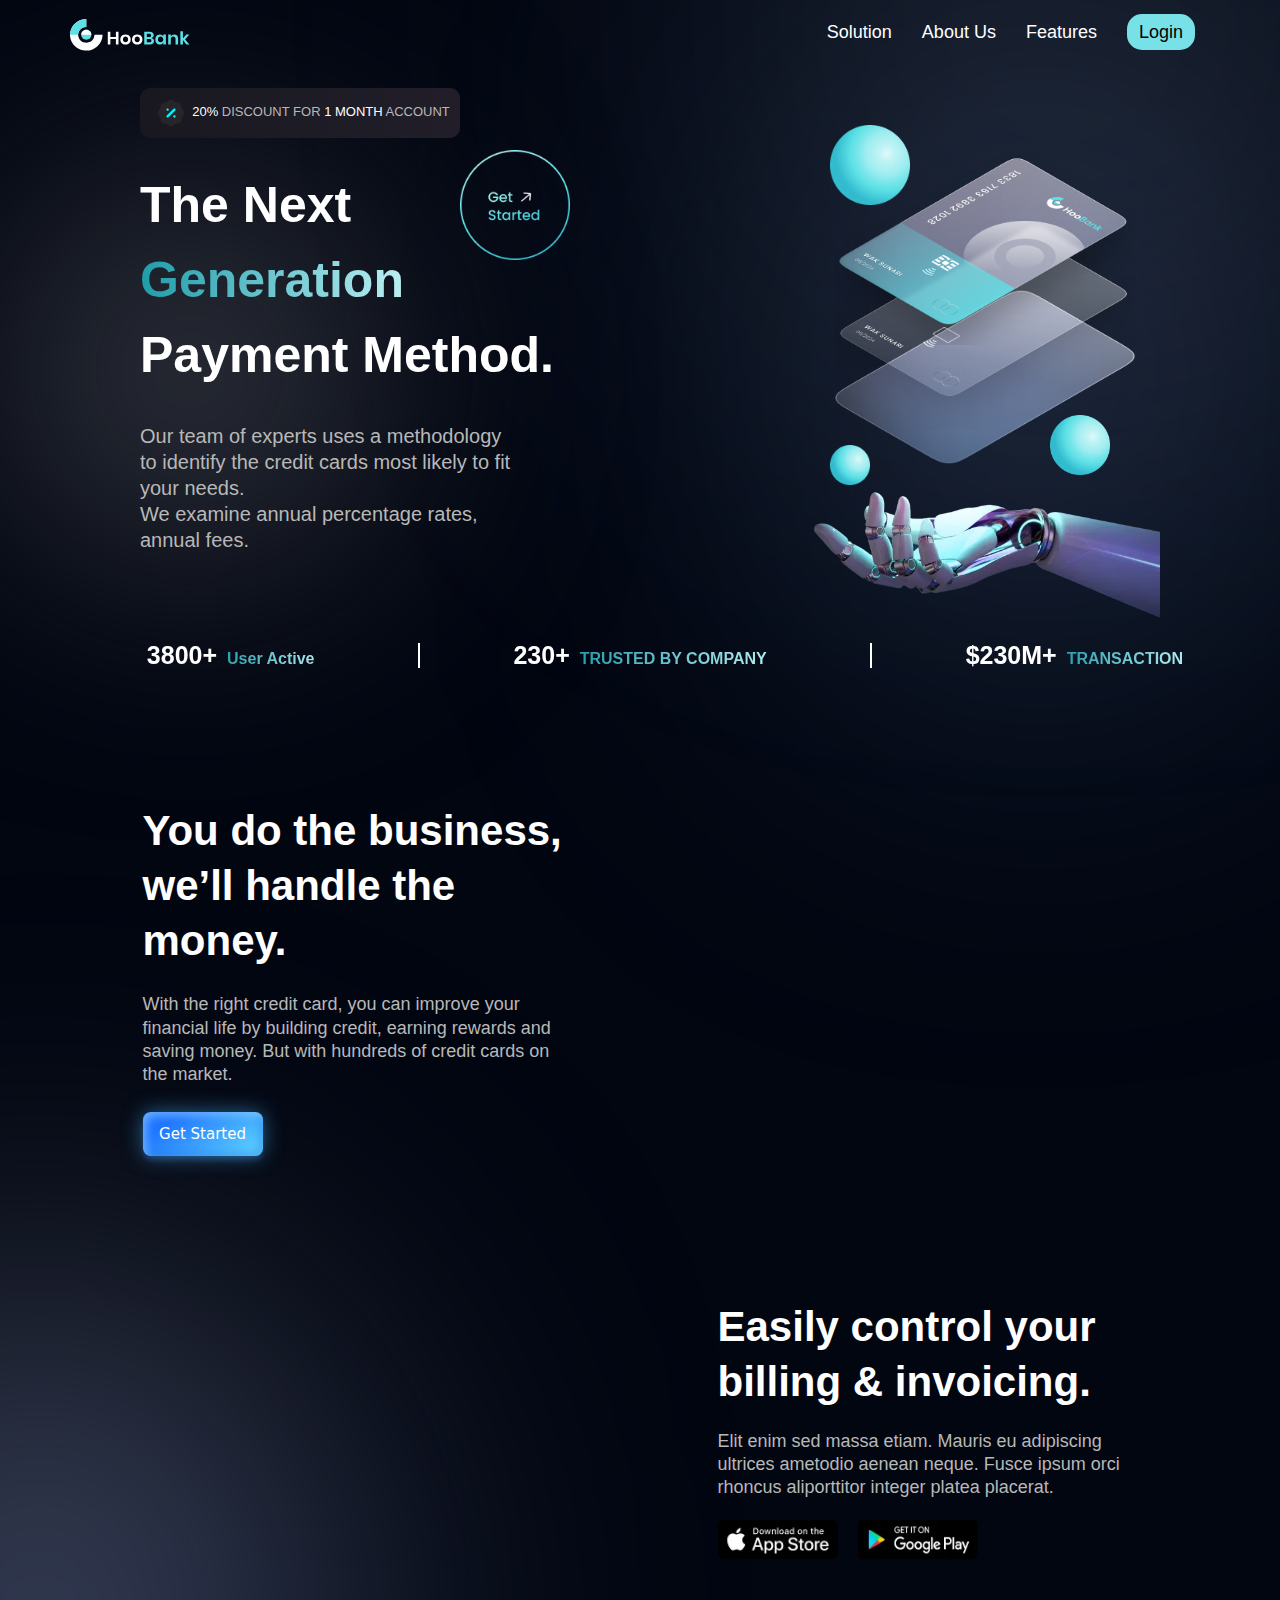
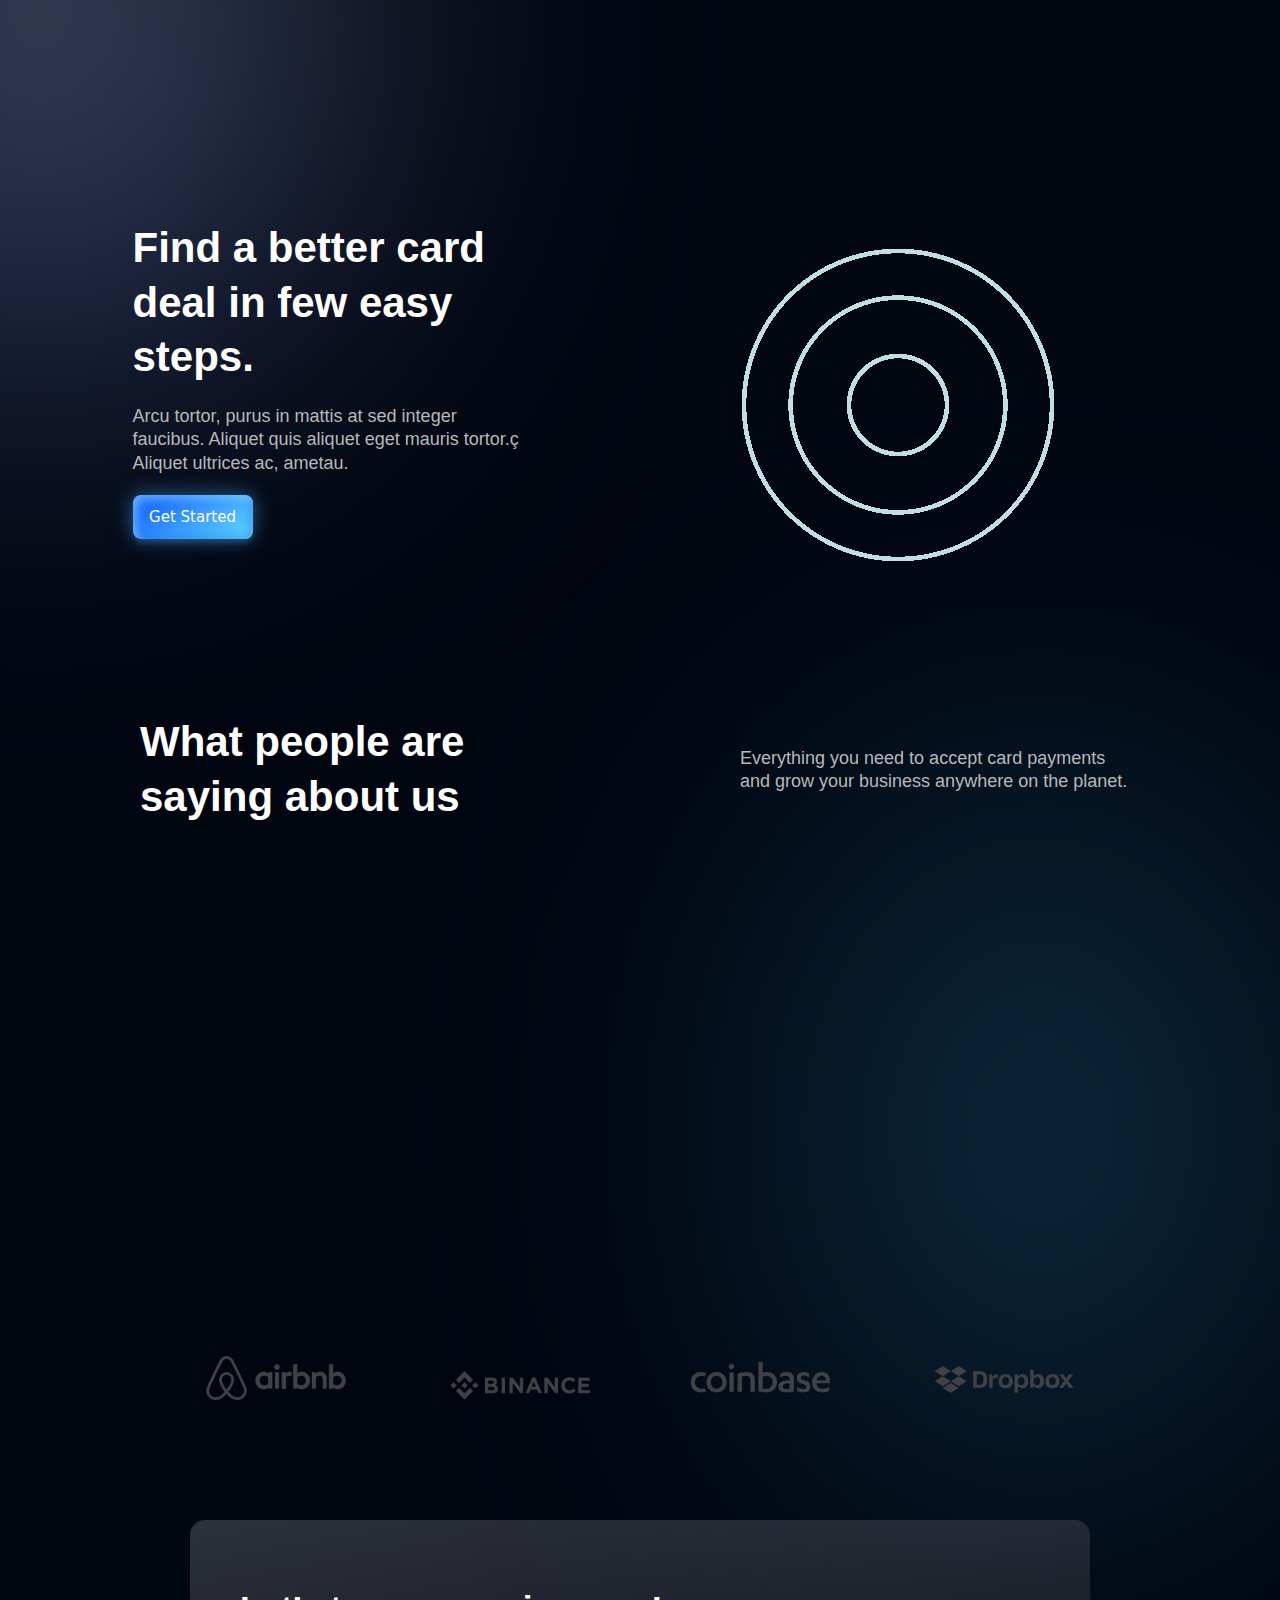
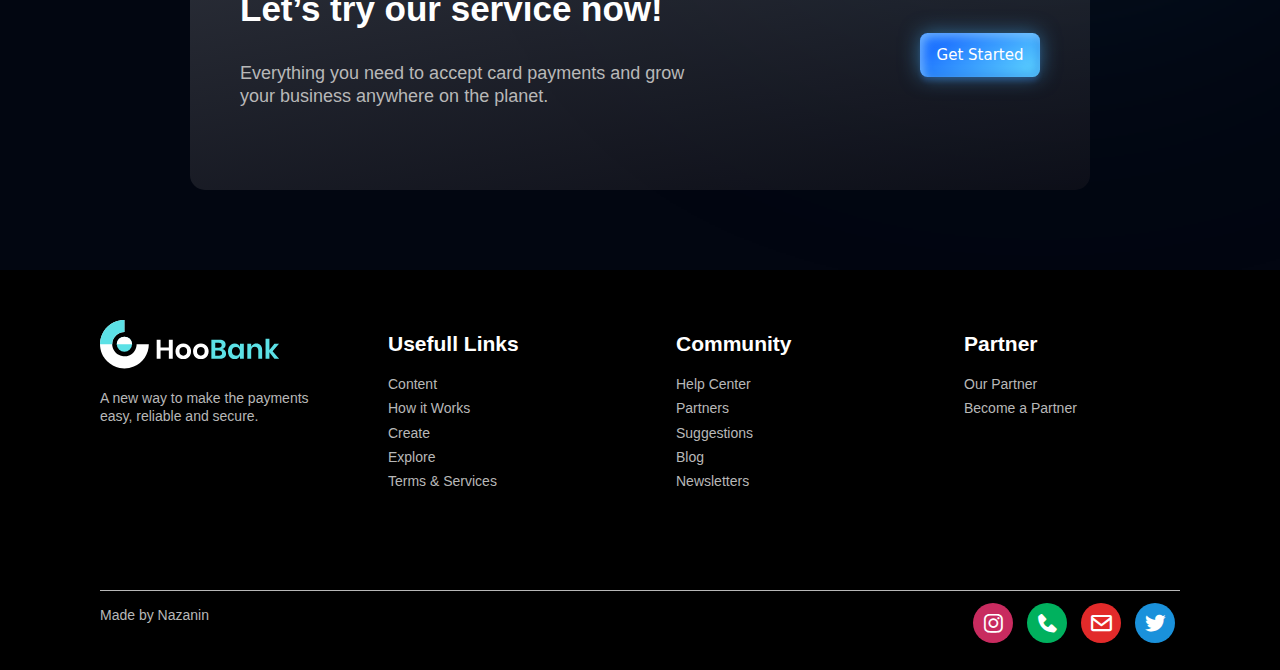
==== commit 05946bfc: "login" ====
--- a/index.html
+++ b/index.html
@@ -19,7 +19,6 @@
     <!-- link AOS -->
     <link href="https://unpkg.com/aos@2.3.1/dist/aos.css" rel="stylesheet" />
     <!-- link css responsivd -->
-    <!-- <link rel="stylesheet" href="responsive.css" /> -->
   </head>
   <body>
     <header class="container">
@@ -30,10 +29,10 @@
         <i id="hamburger" class="bx bx-menu-alt-right"></i>
         <!-- navbar -->
         <ul class="nav-bar">
-          <li><a href="#">Home</a></li>
+          <li><a href="#solution">Solution</a></li>
           <li><a href="#about-us">About Us</a></li>
           <li><a href="#features">Features</a></li>
-          <li><a href="#solution">Solution</a></li>
+          <li><a id="login" href="./login.html">Login</a></li>
         </ul>
       </nav>
     </header>
@@ -41,7 +40,7 @@
     <main>
       <!-- The first page -->
       <section class="home-page container">
-        <div data-aos="fade-right" class="home-page-desc">
+        <div  class="home-page-desc">
           <a id="get-start1" href=""
             ><img src="./img/get-start.webp" alt="get start"
           /></a>
@@ -64,14 +63,14 @@
           <p>We examine annual percentage rates, annual fees.</p>
         </div>
 
-        <div  class="pic-home-page">
+        <div data-aos="zoom-out"  class="pic-home-page">
           <div class="circle">
             <img class="circle1" src="./img/circle.webp" alt="circle" />
             <img class="circle2" src="./img/circle.webp" alt="circle" />
             <img class="circle3" src="./img/circle.webp" alt="circle " />
           </div>
-          <!-- data-aos="fade-left" -->
-          <div class="home-page-picture">
+
+          <div  class="home-page-picture">
             <img
               class="bank-card card1"
               src="./img/Group-1.webp"
--- a/css/style.css
+++ b/css/style.css
@@ -1,4 +1,6 @@
-*,*::after,*::before{
+*,
+*::after,
+*::before {
   margin: 0;
   padding: 0;
   box-sizing: border-box;
@@ -15,7 +17,7 @@
   --clr-desc: #b8b8b8;
   --clr-white: #ffffff;
   --bg-body: #020611;
-  --clr-footer:#000000;
+  --clr-footer: #000000;
 }
 html {
   font-size: 62.5%;
@@ -59,6 +61,8 @@
 .nav-bar > li {
   padding: 0 15px;
   cursor: pointer;
+  margin-bottom: 5px;
+
 }
 .nav-bar > li > a {
   transition: all 0.2s;
@@ -91,6 +95,15 @@
 }
 #hamburger:hover {
   color: var(--clr-primaty);
+}
+#login::before {
+  width: 0%;
+}
+#login{
+  background-color: var(--clr-primaty);
+  border-radius: 15px;
+  padding: 8px 12px;
+  color: var(--clr-footer);
 }
 /* end */
 
@@ -364,9 +377,9 @@
     width: 350px;
   }
   #get-start1 > img {
-    left: 320px;
+    left: 420px;
     display: block;
-    top: 60px;
+    top: 80px;
   }
   .circle11 {
     display: block;
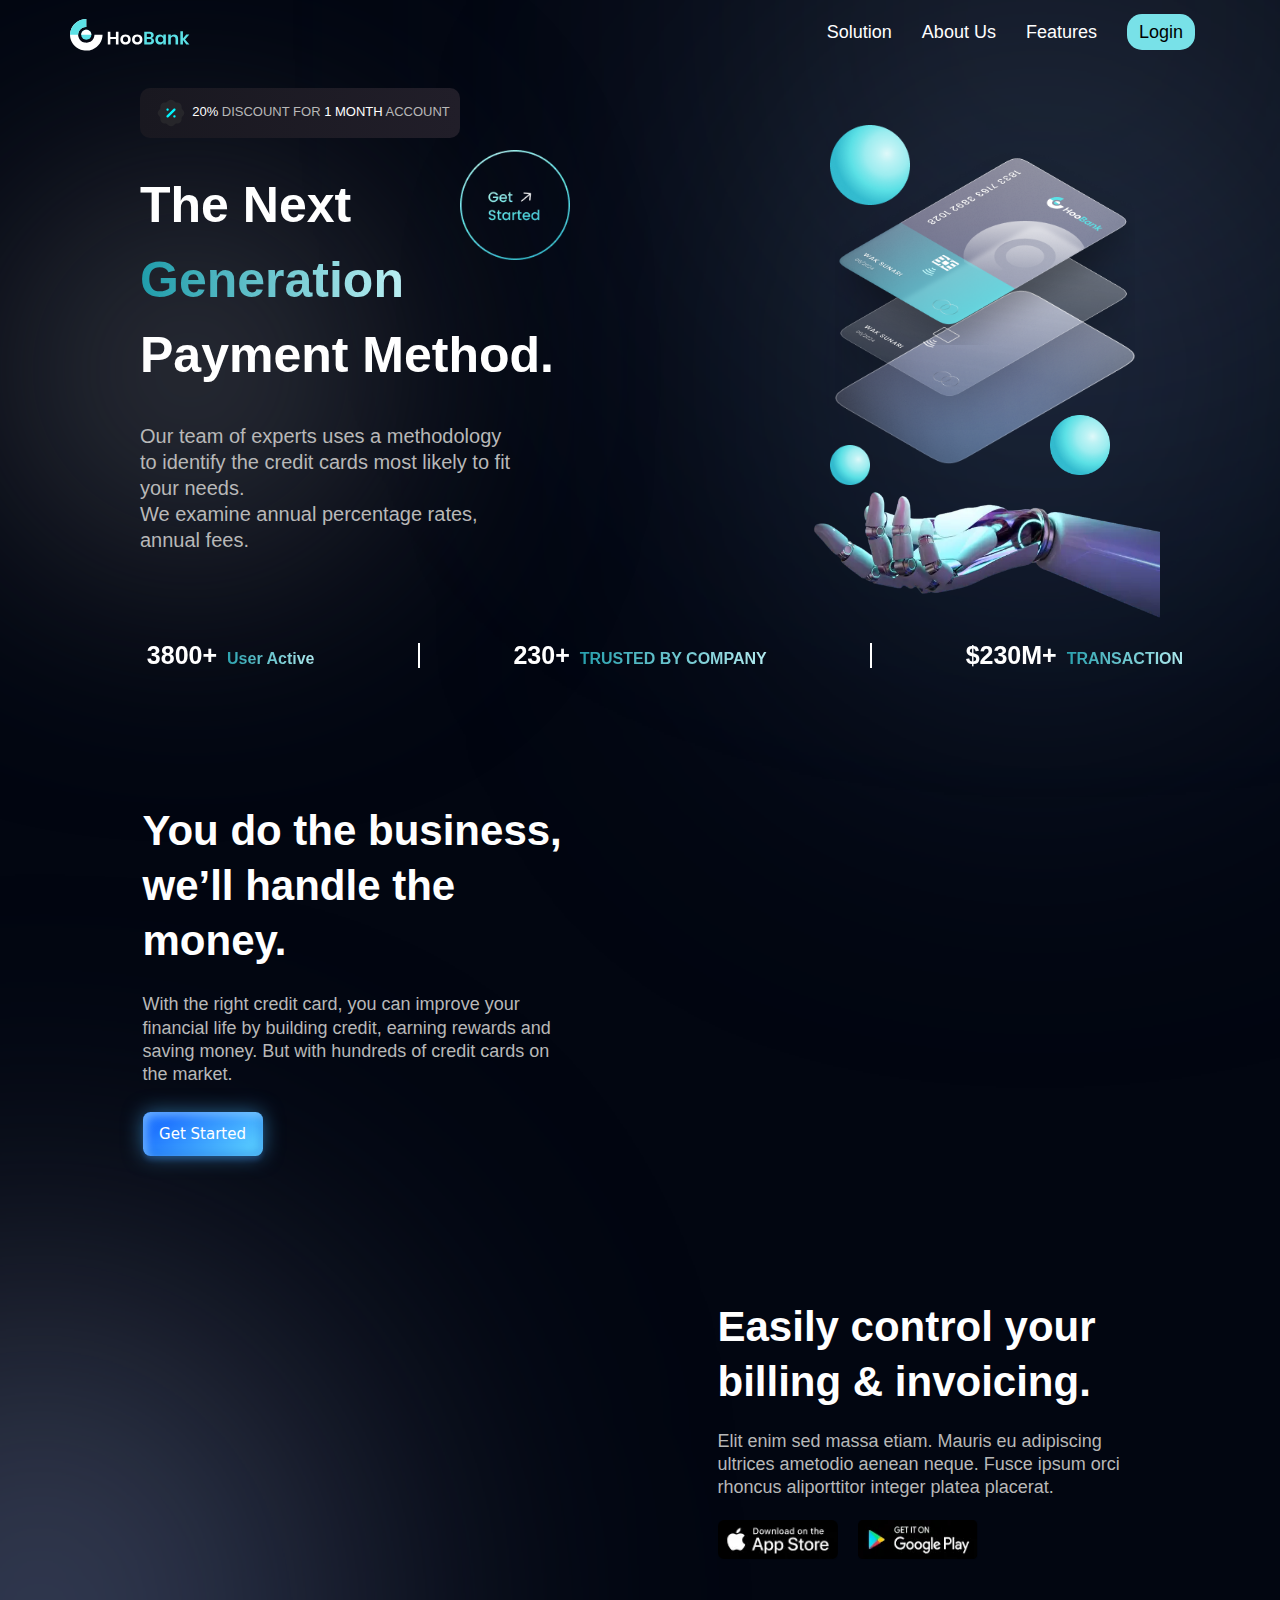
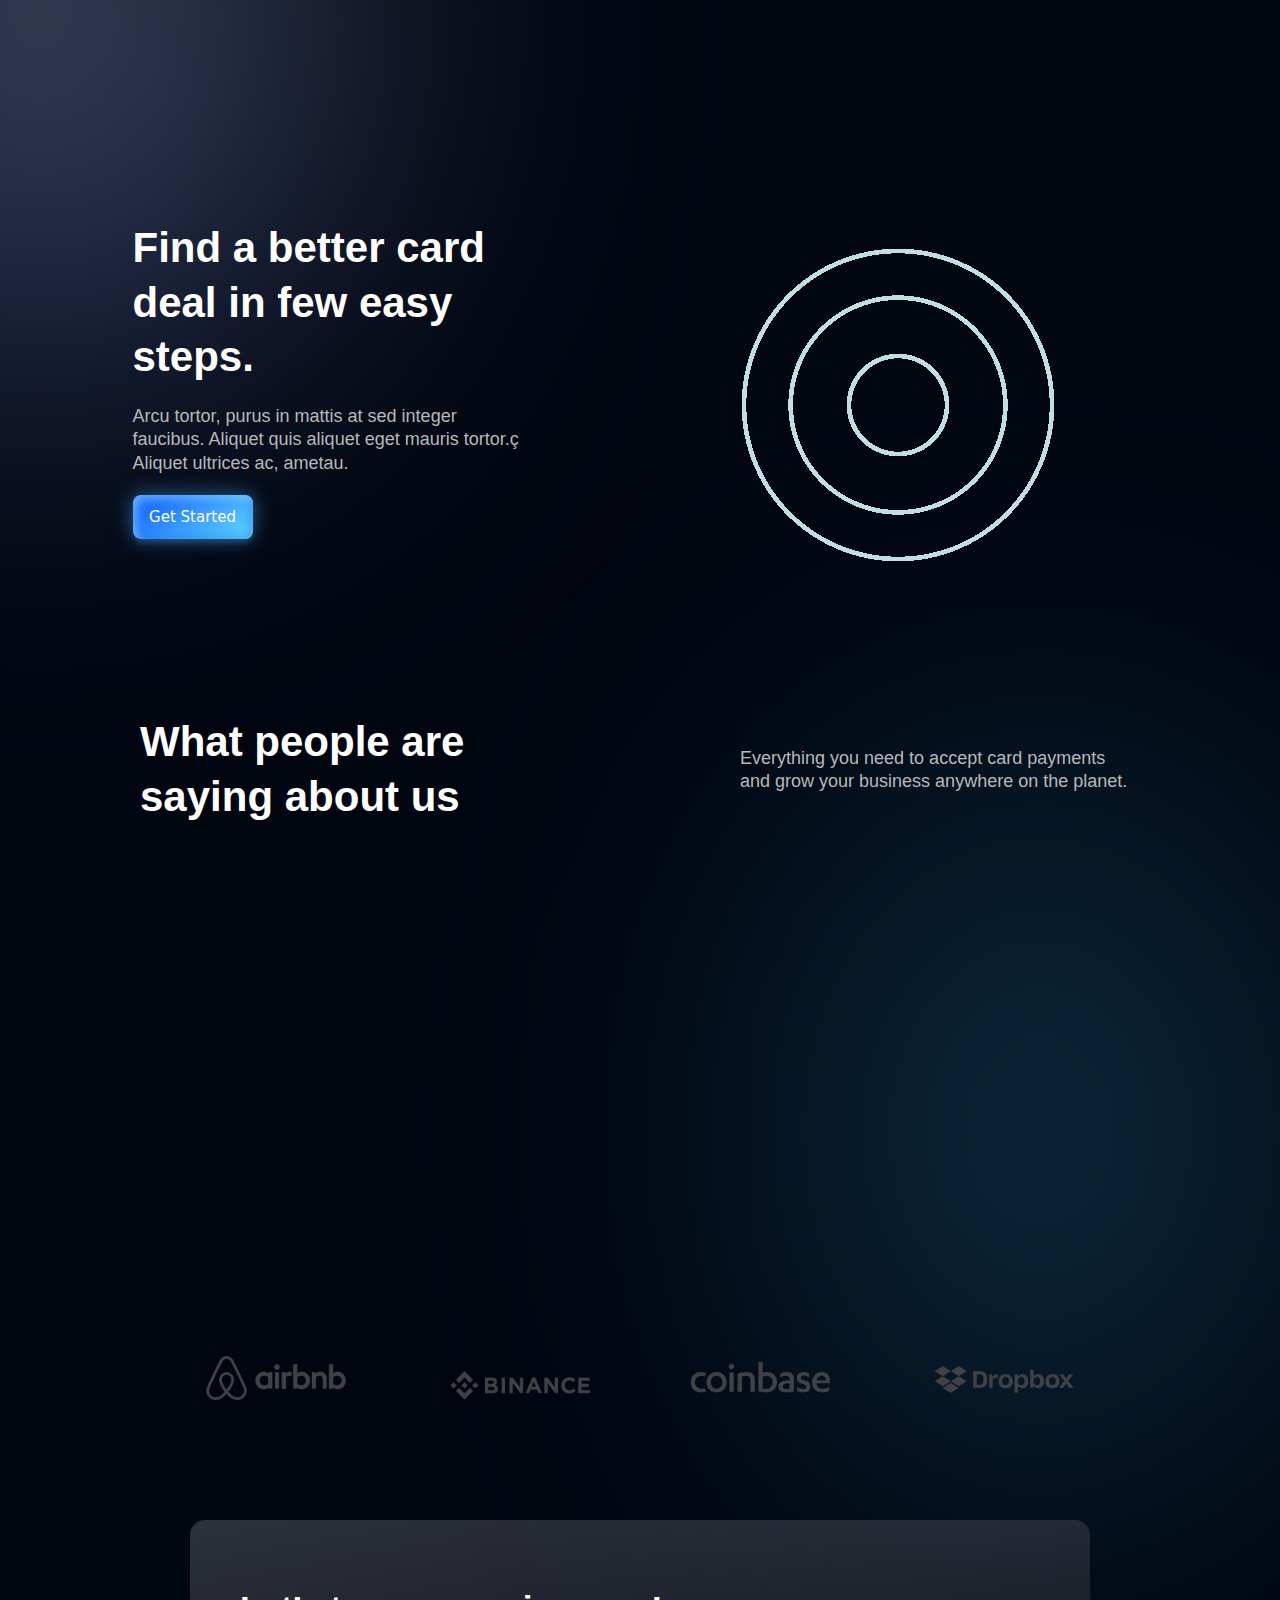
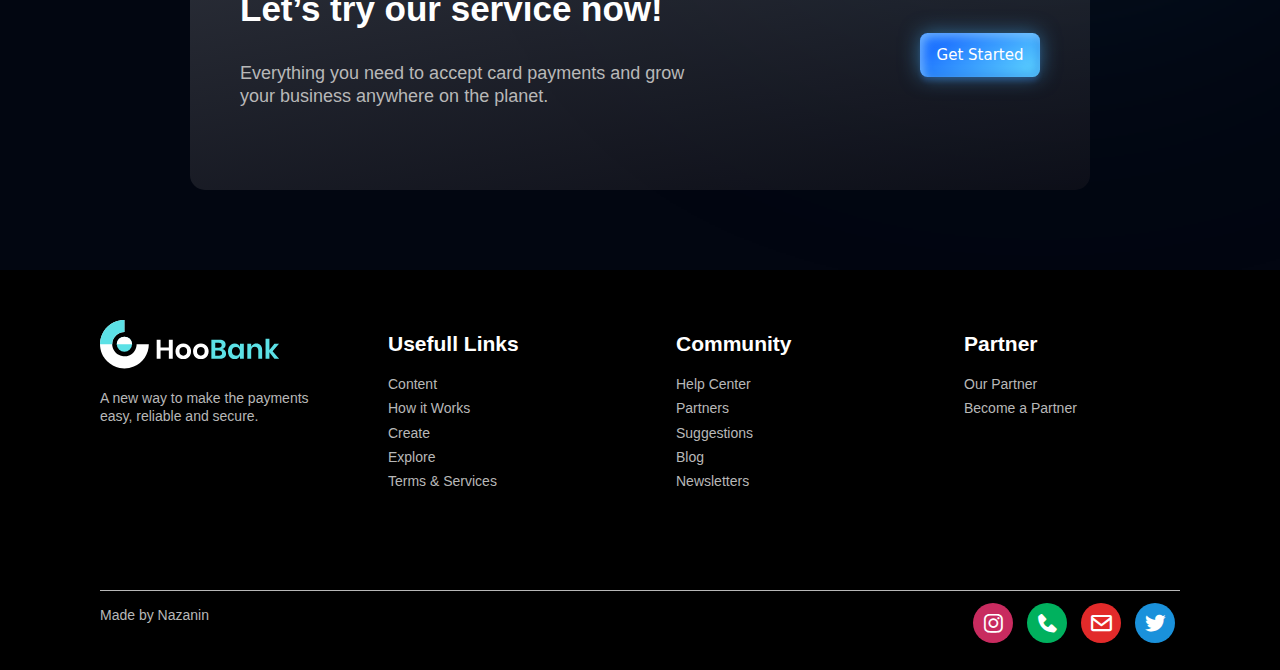
==== commit bb93ae49: "login add" ====
--- a/index.html
+++ b/index.html
@@ -406,7 +406,7 @@
               anywhere on the planet.
             </p>
           </span>
-          <button class="btn-businees">Get Started</button>
+          <button class="btn-businees"><a href="./login.html">Get Started</a></button>
         </div>
       </section>
     </main>
--- a/css/style.css
+++ b/css/style.css
@@ -451,6 +451,9 @@
 .btn-businees:active {
   transform: scale(0.9);
 }
+.btn-businees>a{
+  color: var(--clr-white);
+}
 @media (prefers-reduced-motion: reduce) {
   .btn-donate {
     transition: linear;
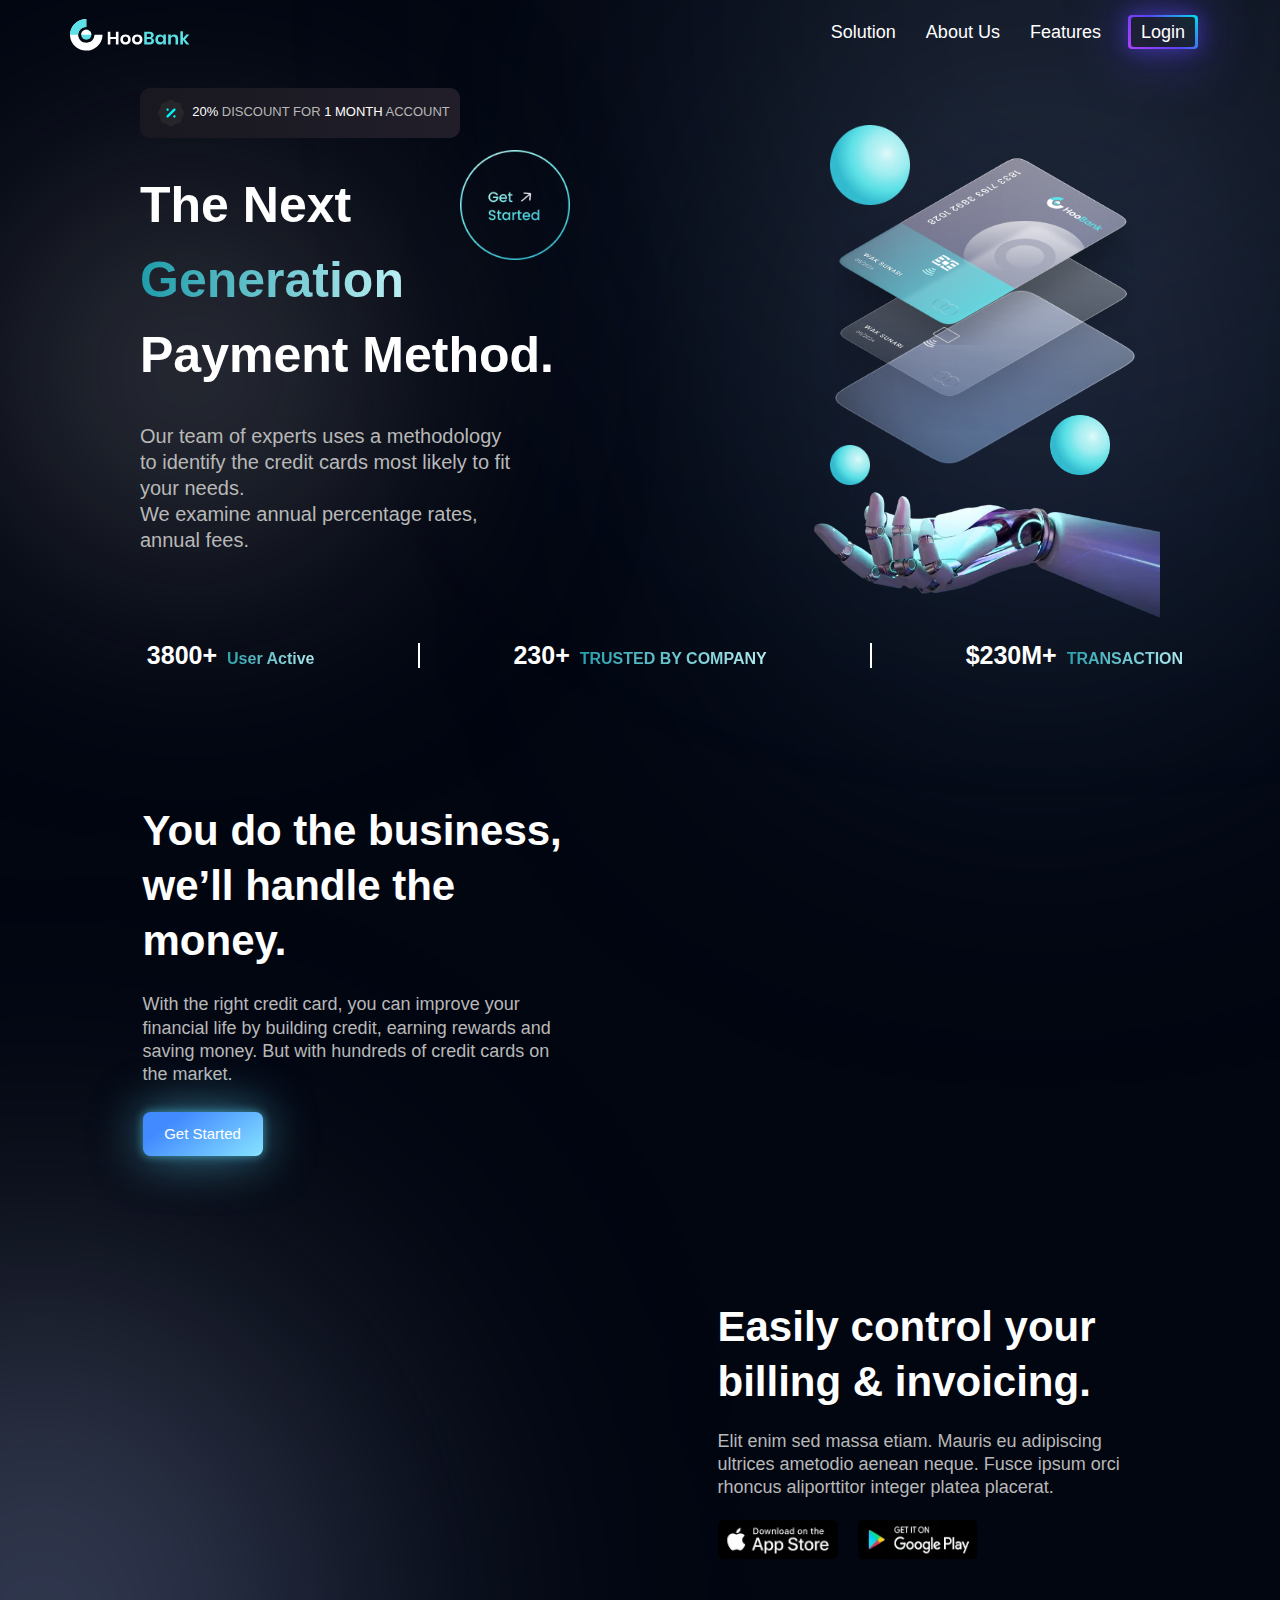
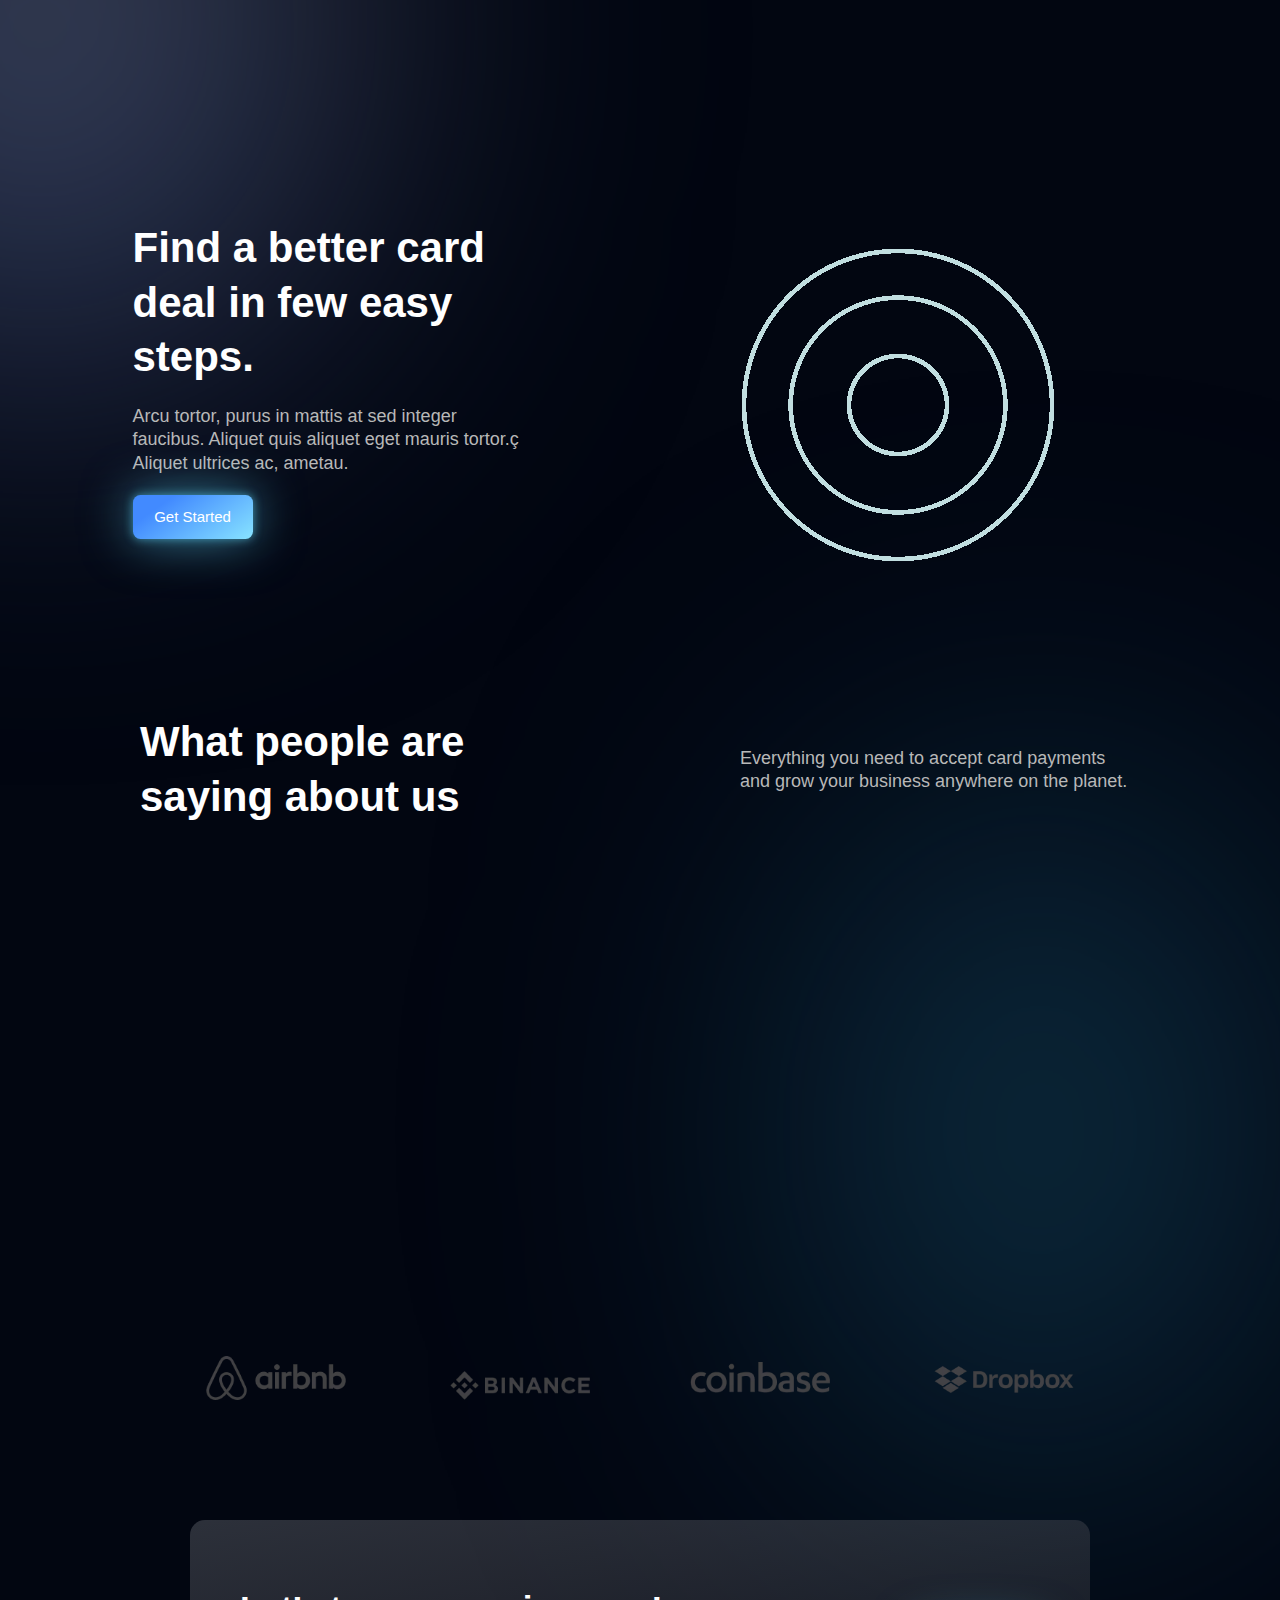
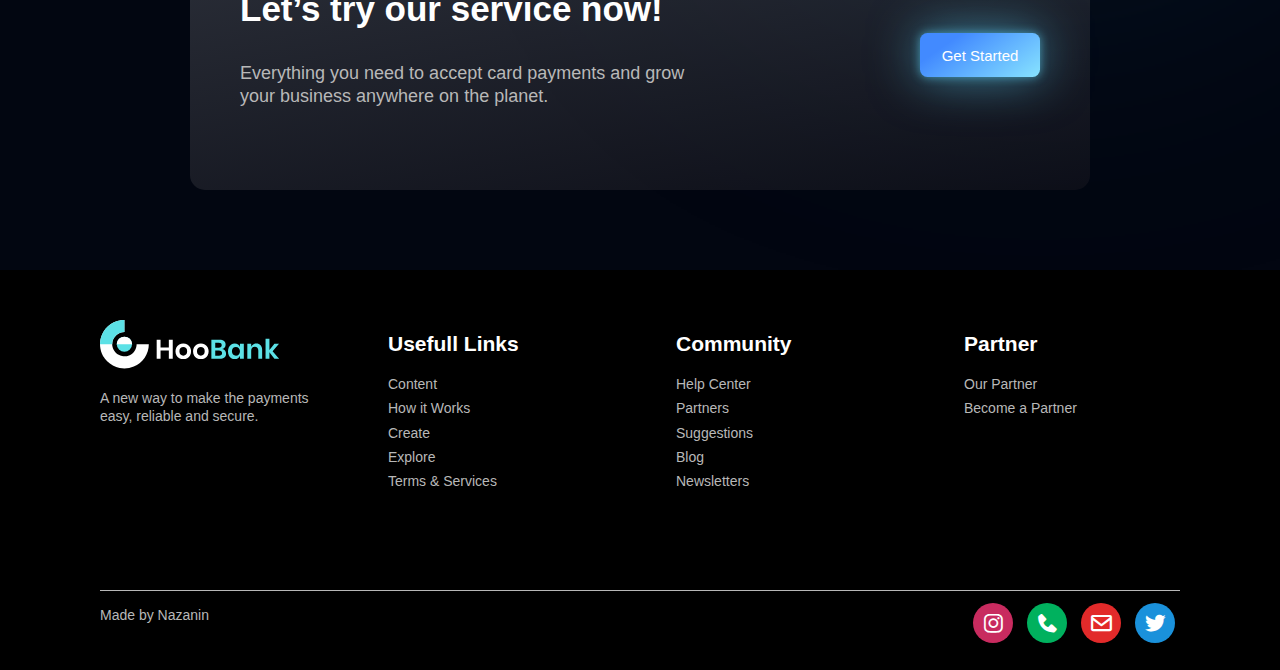
==== commit b803ae8a: "finish" ====
--- a/index.html
+++ b/index.html
@@ -63,7 +63,7 @@
           <p>We examine annual percentage rates, annual fees.</p>
         </div>
 
-        <div data-aos="zoom-out"  class="pic-home-page">
+        <div  class="pic-home-page">
           <div class="circle">
             <img class="circle1" src="./img/circle.webp" alt="circle" />
             <img class="circle2" src="./img/circle.webp" alt="circle" />
@@ -100,8 +100,6 @@
       </section>
 
       <section
-        data-aos="fade-up"
-        data-aos-anchor-placement="top-bottom"
         class="volume container"
       >
         <p>3800+<span class="span-title valume-text">User Active</span></p>
@@ -127,7 +125,7 @@
             building credit, earning rewards and saving money. But with hundreds
             of credit cards on the market.
           </p>
-          <button class="btn-businees">Get Started</button>
+          <button class="btn-businees"><a href="./login.html">Get Started</a></button>
         </div>
 
         <div class="businees-items">
@@ -256,7 +254,7 @@
             Arcu tortor, purus in mattis at sed integer faucibus. Aliquet quis
             aliquet eget mauris tortor.ç Aliquet ultrices ac, ametau.
           </p>
-          <button class="btn-businees">Get Started</button>
+          <button class="btn-businees"><a href="./login.html">Get Started</a></button>
         </div>
 
         <div class="better-card-item">
--- a/css/style.css
+++ b/css/style.css
@@ -62,7 +62,6 @@
   padding: 0 15px;
   cursor: pointer;
   margin-bottom: 5px;
-
 }
 .nav-bar > li > a {
   transition: all 0.2s;
@@ -99,11 +98,31 @@
 #login::before {
   width: 0%;
 }
-#login{
-  background-color: var(--clr-primaty);
-  border-radius: 15px;
-  padding: 8px 12px;
-  color: var(--clr-footer);
+#login {
+  padding: 5px 10px;
+  color: var(--clr-white);
+  position: relative;
+  border-radius: 3px;
+  background-color: #171f29f1;
+  transition: all 0.3s;
+}
+#login::before {
+  background-image: linear-gradient(45deg, #af40ff, #5b42f3 50%, #00ddeb);
+  box-shadow: 0 0 20px #5a42f391, 0 0 60px #5a42f39f;
+  content: "";
+  border-radius: 4px;
+  z-index: -1;
+  width: 110%;
+  height: 116%;
+  position: absolute;
+  top: -7.5%;
+  right: -5%;
+  left: -5%;
+  bottom: -8.5%;
+  background-image: linear-gradient(45deg, #af40ff, #5b42f3 50%, #00ddeb);
+}
+#login:hover {
+  background-color: transparent;
 }
 /* end */
 
@@ -126,7 +145,7 @@
   justify-content: center;
   align-items: center;
   border-radius: 10px;
-  margin: 0;
+  margin: 10px auto;
 }
 .discount > img {
   padding: 5px;
@@ -426,24 +445,21 @@
 /* btn */
 .btn-businees {
   cursor: pointer;
-  font-size: 2.5rem;
+  font-size: 1.5rem;
   width: 120px;
   height: 44px;
-  font-size: var(--size, 1.5rem);
-  font-family: "Segoe UI", system-ui, sans-serif;
   transition: 0.8s;
-  background-size: 280% auto;
+  background-size: 300%;
   background-image: linear-gradient(
     325deg,
-    hsla(217 100% 56% / 1) 0%,
-    hsla(194 100% 69% / 1) 55%,
-    hsla(217 100% 56% / 1) 90%
+    #428aff 0%,
+    rgb(139, 232, 255) 55%,
+    #428aff 90%
   );
   border: none;
   border-radius: 0.5em;
-  color: hsla(360 100% 100% / 1);
-  box-shadow: 0px 0px 20px #47b8ff80, 0px 5px 5px -1px #3a7de940,
-    inset 4px 4px 8px #afe6ff80, inset -4px -4px 8px #135fd859;
+  color: var(--clr-white);
+  box-shadow: 0 0 10px #61daff91, 0 0 50px #61daff91;
 }
 .btn-businees:hover {
   background-position: right top;
@@ -451,13 +467,8 @@
 .btn-businees:active {
   transform: scale(0.9);
 }
-.btn-businees>a{
-  color: var(--clr-white);
-}
-@media (prefers-reduced-motion: reduce) {
-  .btn-donate {
-    transition: linear;
-  }
+.btn-businees > a {
+  color: var(--clr-white);
 }
 /* businees-item */
 .businees-items {
@@ -617,6 +628,11 @@
   padding: 5px;
   border-radius: 5px;
   cursor: pointer;
+  transition: all 0.2s;
+}
+.control-item1-2 > button:hover {
+  border: 1px solid #a4cfd8;
+  color: #a4cfd8;
 }
 .btn-control {
   color: var(--clr-white);
@@ -627,8 +643,11 @@
   width: 70%;
   margin: 0px 15%;
   border: 0;
-  transition: all 0.5s;
+  transition: all 0.3s;
   cursor: pointer;
+}
+.btn-control:hover {
+  transform: scale(0.9);
 }
 /* item2  */
 
